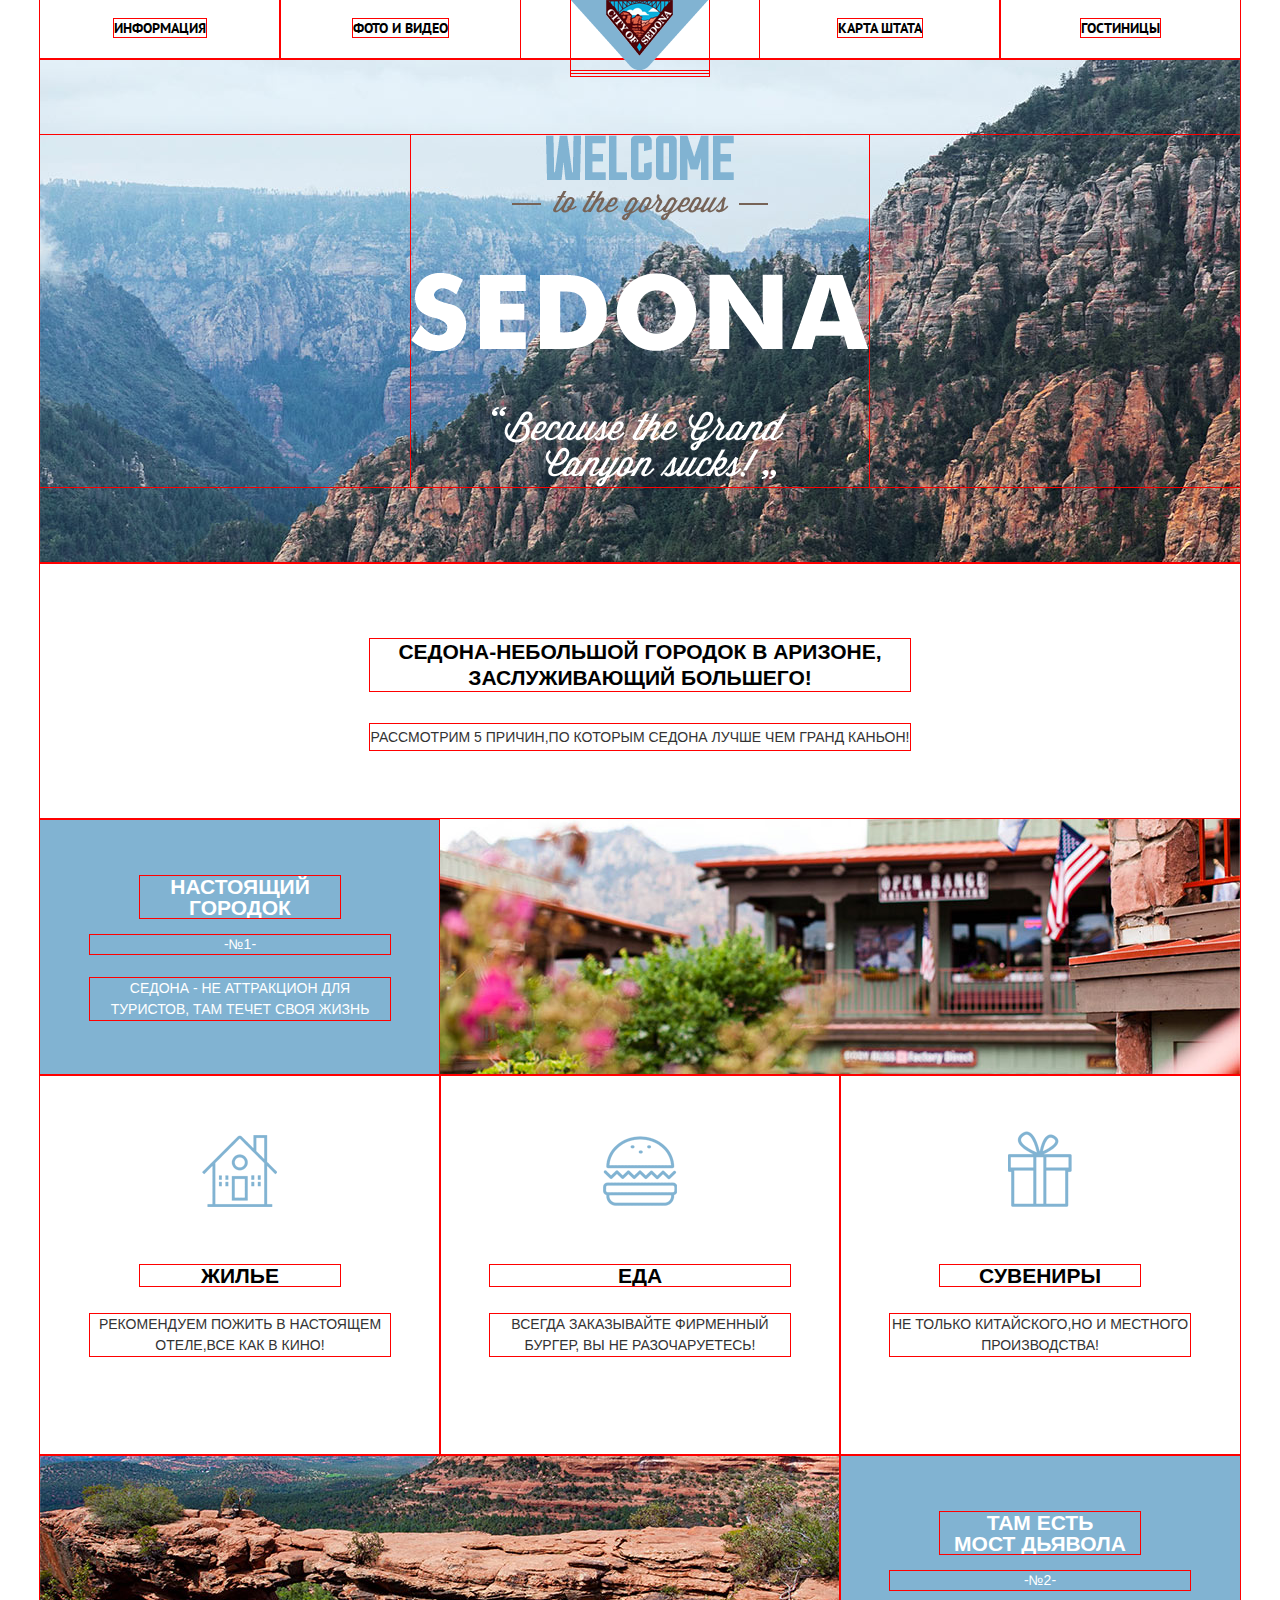
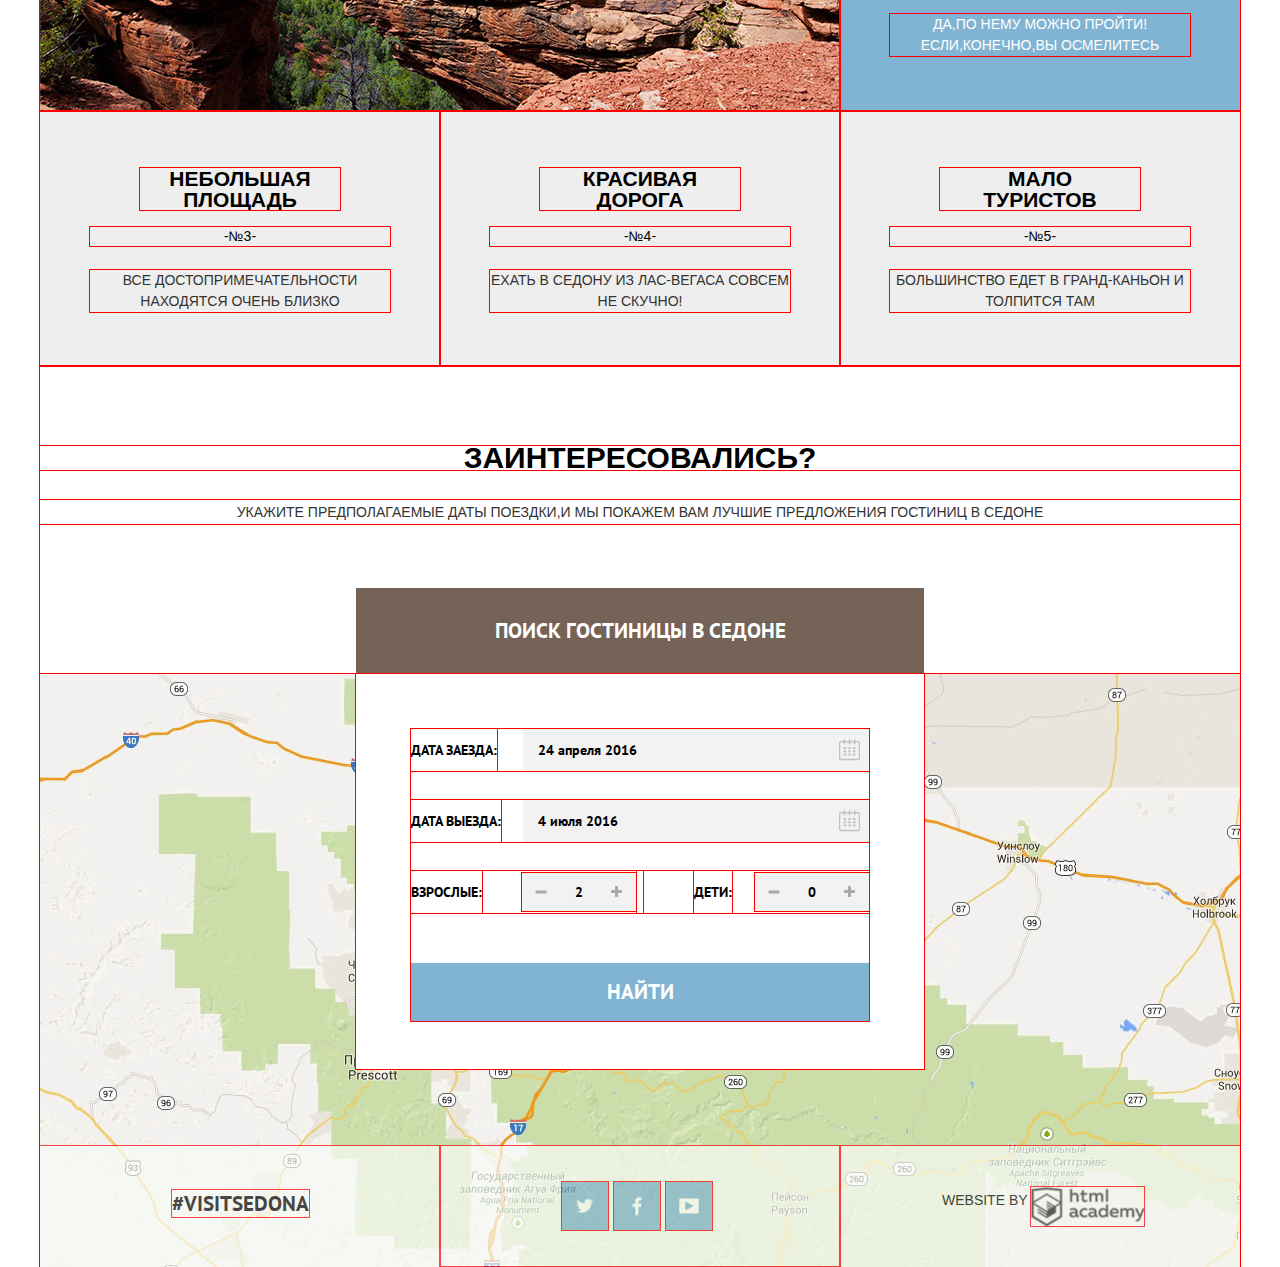
==== index.html @ d7462c8e "кнопочки доделали" ====
<!DOCTYPE html>
<html lang="ru">
  <head>
    <meta charset="utf-8">
    <title>HTML Academy: Седона</title>
    <link rel="stylesheet" href="css/normalize.css">
    <link rel="stylesheet" href="css/style.css">
    <link href="https://fonts.googleapis.com/css?family=PT+Sans:400,700&subset=cyrillic" rel="stylesheet">
  </head>
  <body>
    <div class="wrapper">
      <header class="main-header">
        <div class="logo">
          <a><img src="img/logo.png" alt="Sedona" width="" height=""></a>
        </div>
        <nav class="main-navigation">
          <ul class="navigation-list">
            <li class="navigation-item">
              <a href="#">Информация</a>
            </li>
            <li class="navigation-item">
              <a href="#">Фото и видео</a>
            </li>
            <li class="navigation-item">
              <a href="#">Карта штата</a>
            </li>
            <li class="navigation-item">
              <a href="#">Гостиницы</a>
            </li>
          </ul>
        </nav>
      </header>
      <main class="content">
        <div class="promo">
          <div class="promo-image">
            <img src="img/promo-image.png" alt="Sedona" width="458" height="352">
          </div>
        </div>
        <article>
          <header class="header-title">
            <h1 class="title">Седона-небольшой городок в Аризоне,
              заслуживающий большего!</h1>
            <p class="reason-description">Рассмотрим 5 причин,по которым Седона лучше чем Гранд Каньон!</p>
          </header>
          <div class="reason-row reason-row--blue clearfix">
            <div class="reason">
              <h2 class="reason-title">Настоящий городок</h2>
              <div class="reason-number">
                -№1-
              </div>
              <p class="reason-description">Седона - не аттракцион для туристов, там течет своя жизнь</p>
            </div>
            <div class="reason-image">
              <img src="img/reason-image-1.jpg" width="800" height="256">
            </div>
          </div>
          <div class="reason-row-icon">
            <div class="reason-icon--house reason">
              <h2 class="reason-title">Жилье</h2>
              <p class="reason-description">Рекомендуем пожить в настоящем отеле,все как в кино!</p>
            </div>
            <div class="reason-icon--food reason">
              <h2 class="reason-title">Еда</h2>
              <p class="reason-description">Всегда заказывайте фирменный бургер, вы не разочаруетесь!</p>
            </div>
            <div class="reason-icon--souvenirs reason">
              <h2 class="reason-title">Сувениры</h2>
              <p class="reason-description">Не только китайского,но и местного производства!</p>
            </div>
          </div>
          <div class="reason-row reason-row--blue clearfix">
            <div class="reason-image">
              <img src="img/reason-image-2.jpg" width="800" height="256">
            </div>
            <div class="reason">
              <h2 class="reason-title">Там есть<br>мост дьявола</h2>
              <div class="reason-number">
                -№2-
              </div>
              <p class="reason-description">Да,по нему можно пройти!Если,конечно,вы осмелитесь</p>
            </div>
          </div>
          <div class="reason-row reason-row--grey">
            <div class="reason">
              <h2 class="reason-title">Небольшая площадь</h2>
              <div class="reason-number">
                -№3-
              </div>
              <p class="reason-description">Все достопримечательности находятся очень близко</p>
            </div>
            <div class="reason">
              <h2 class="reason-title">Красивая дорога</h2>
              <div class="reason-number">
                -№4-
              </div>
              <p class="reason-description">Ехать в Седону из Лас-Вегаса совсем не скучно!</p>
            </div>
            <div class="reason">
              <h2 class="reason-title">Мало<br>туристов</h2>
              <div class="reason-number">
                -№5-
              </div>
              <p class="reason-description">Большинство едет в Гранд-Каньон и толпится там</p>
            </div>
          </div>
        </article>
      </main>
        <div class="search">
          <h2 class="question">Заинтересовались?</h2>
          <p class="reason-description reason-date">Укажите предполагаемые даты поездки,и мы покажем вам лучшие предложения гостиниц в Седоне</p>
          <a href="#" class="search-btn">Поиск гостиницы в Седоне</a>
        </div>
        <div class="map">
          <div class="form">
            <form action="#" method="post">
              <div class="form-line enter-data">
                <label for="datacheckin">Дата заезда:</label>
                <input type="text" name="datacheckin" id="datacheckin" value="24 апреля 2016">
              </div>
              <div class="form-line enter-data">
                <label for="datacheckout">Дата выезда:</label>
                <input type="text" name="datacheckout" id="datacheckout" value="4 июля 2016">
              </div>
              <div class="form-line clearfix">
                <div class="adult-data">
                  <label for="adult">Взрослые:</label>
                  <div class="data-numbers">
                    <button class="minus" type="button"></button>
                    <input type="text" name="adult" id="adult" value="2">
                    <button class="plus" type="button"></button>
                  </div>
                </div>
                <div class="child-data">
                  <label for="child">Дети:</label>
                  <div class="data-numbers">
                    <button class="minus" type="button"></button>
                    <input type="text" name="child" id="child" value="0">
                    <button class="plus" type="button"></button>
                  </div>
                </div>
              </div>
              <button class="btn-find" type="submit">Найти</button>
            </form>
          </div>
          <footer class="main-footer-index">
            <div class="footer-row">
              <div class="footer-tag">
                <a href="#" class="hashtag">#Visitsedona</a>
              </div>
              <div class="footer-social">
                <a class="social-btn social-btn-tweet" href="#">твит</a>
                <a class="social-btn social-btn-fb" href="#">ФБ</a>
                <a class="social-btn social-btn-ytube" href="#">Ютуб</a>
              </div>
              <div class="footer-copyright">
                Website by
                <a class="btn-academy" href="https://htmlacademy.ru"></a>
              </div>
            </div>
          </footer>
        </div>
      </div>
    </body>
  </html>
---- css/style.css ----
* {
  outline: 1px solid red;
}
body {
  font-family: "PT sans Regular", "Arial", sans-serif;
  font-size: 14px;
  line-height: 21px;
  color:#000000;
  text-transform: uppercase;
}

/*В Р А П П Е Р*/

.wrapper {
  position: relative;
  width: 1200px;
  margin: 0 auto;
}

/* З А Г О Л О В К И */

.title {
  font-size: 21px;
  line-height: 26px;
}
.reason-title {
  font-size: 21px;
  line-height: 21px;
  margin-left: 50px;
  margin-right: 50px;
}
.question {
  font-size: 30px;
  line-height: 24px;
}
.reason-description {
  font-size: 14px;
  line-height: 21px;
  color:#333333;
}
.header-title p {
  line-height: 26px;
}
.clearfix::after {
  content: "";
  display: table;
  clear: both;
}

/*H E A D E R*/

.main-header {
  position: relative;
}
.navigation-item a {
  font-family: "PT sans", "Arial", sans-serif;
  font-size: 14px;
  color: #000000;
  text-decoration: none;
  line-height: 26px;
  font-weight: bold;
}
.navigation-item a:hover {
  color: #81b3d2;
}
.navigation-item a:active {
  color: #cacaca;
}
.navigation-item span {
  display: inline-block;
  font-family: "PT sans", "Arial", sans-serif;
  font-size: 14px;
  color: #766357;
  text-decoration: none;
  line-height: 26px;
  font-weight: bold;
}
.navigation-item span:hover {
  cursor: pointer;
  color: #604e43;
}
.navigation-item span:active {
  cursor: pointer;
  color: #dbd8d5;
}
.logo {
  position: absolute;
  transform: translateX(-50%);
  left: 50%;
}
.main-navigation ul {
  padding: 0;
  margin: 0;
  list-style: none;
  font-size: 0;
}
li:nth-child(2) {
  margin-right: 20%;
}
.navigation-item  {
  box-sizing: border-box;
  display:inline-block;
  text-align: center;
  width: 20%;
  vertical-align: top;
  padding: 15px 15px;
}

/*P R O M O*/

.promo {
  background: url("../img/bg-photo-index.jpg") no-repeat;
  height:428px;
  padding-top: 76px;
}
.promo-image img {
  display: block;
  margin: 0 auto;
  width: 458px;
  height: 352px;
}
article {
  text-align: center;
}
.header-title {
  display: inline-block;
  text-align: center;
  padding: 62px 330px 55px;
  vertical-align: top;
}
.title {
  margin-bottom: 33px;
}
.reason-row {
  font-size: 0;
}
.reason-row-icon {
  font-size: 0;
}
.reason-row--blue {
  height: 256px;
  color: #ffffff;
  background-color: #81b3d2;
}
.reason {
  display: inline-block;
  width: 300px;
  vertical-align: middle;
  padding: 40px 50px;
}
.reason-number {
  margin-bottom: 24px;
  font-size: 14px;
  line-height: 19px;
}
.reason .reason-title{
  margin-bottom: 17px;
  font-size: 21px;
  line-height: 21px;
}
.reason-row--blue .reason-description {
  color: #ffffff;
}
.reason-row--grey {
  background-color: #eeeeee;
}
.reason .reason-description {
  font-size: 14px;
  line-height: 21px;
}
.reason-image {
  display: inline-block;
  vertical-align: top;
  margin: 0;
  padding:0;
  height: 256px;
  width: 800px;
}
.reason-icon--house {
  position: relative;
  padding-bottom: 85px;
}
.reason-icon--house .reason-title {
  margin-top: 150px;
  margin-bottom: 28px;
}
.reason-icon--house::before {
  content: "";
  position: absolute;
  top: 60px;
  left: 162px;
  width: 75px;
  height: 72px;
  background: url("../img/reason-icon--house.png") no-repeat;
}
.reason-icon--food .reason-title {
  margin: 0;
  margin-top: 150px;
  margin-bottom: 28px;
}
.reason-icon--food {
  position: relative;
  padding-bottom: 85px;
}
.reason-icon--food::before {
  content: "";
  position: absolute;
  top: 61px;
  left: 163px;
  width: 74px;
  height: 70px;
  background: url("../img/reason-icon--food.png") no-repeat;
}
.reason-icon--souvenirs .reason-title {
  margin-top: 150px;
  margin-bottom: 28px;
}
.reason-icon--souvenirs {
  position: relative;
  padding-bottom: 85px;
}
.reason-icon--souvenirs::before {
  content: "";
  position: absolute;
  top: 56px;
  left: 168px;
  width: 64px;
  height: 76px;
  background: url("../img/reason-icon--souvenirs.png") no-repeat;
}


/*S E A R C H*/

.search {
  text-align: center;
  padding-top: 55px;
}
.question {
  margin-bottom: 30px;
}
.search .reason-description {
  line-height: 24px;
}
.search-btn {
  border: 0;
  outline: 0;
  cursor: pointer;
  text-decoration: none;
  font-size: 21px;
  line-height: 26px;
  font-weight: bold;
  font-family: "PT Sans", "Arial", sans-serif;
  display: inline-block;
  text-align: center;
  vertical-align: middle;
  width: 568px;
  background-color: #766357;
  color: #ffffff;
  padding: 30px 0;
  margin-top: 50px;
}
.map {
  position: relative;
  background-image: url("../img/map.jpg");
  width: 1200px ;
  height: 593px;
}

/* Ф О Р М А*/

.form {
  box-sizing: border-box;
  position: absolute;
  width: 568px;
  height: 395px;
  background-color: #ffffff;
  transform: translateX(-50%);
  left: 50%;
  padding: 55px;
  font-family: "PT Sans", "Arial", sans-serif;
  font-size: 14px;
  line-height: 26px;
  font-weight: bold;
  top: 0;
}
.form-line {
  box-sizing: border-box;
  margin-bottom: 29px;
  text-align: left;
}
.form-line input[type=text] {
  border: none;
  outline: none;
  background-color: #f2f2f2;
  font-weight: inherit;
  width: 296px;
  float: right;
  padding: 8px 35px 8px 15px;
  margin-left: 18px;
  background-color: #f2f2f2;
}
.form-line input:hover {
  background-color: #ebebeb;
}
.form-line input:active {
  background-color: #ffffff;
  border: 2px solid #e5e5e5;
  padding: 6px 33px 6px 13px;
}
.form-line label {
  padding: 8px 0px;
  display: inline-block;
}
.data-numbers input[type=text] {
  border: none;
  outline: none;
  display: block;
  width: 8px;
  padding: 6px 15px;
  background-color: #f2f2f2;
}
.enter-data {
  position: relative;
}
.enter-data::before {
  position: absolute;
  content: "";
  cursor: pointer;
  right: 9px;
  top: 10px;
  width: 21px;
  height: 22px;
  background-image: url("../img/spritesheet.png");
  background-repeat: no-repeat;
  background-position: -593px -5px;
}
.enter-data:hover::before {
  background-position: -273px -5px;
}
.enter-data:active::before {
  background-position: -389px -5px;
}
.adult-data {
  width: 225px;
  float: left;
}
.child-data {
  width: 225px;
  float: right;
}
.data-numbers {
  margin-top: 2px;
  float: right;
}
.minus {
  position: relative;
  border: none;
  outline: none;
  width: 38px;
  height: 38px;
  float: left;
  background-color: #f2f2f2;
  cursor: pointer;
}
.minus::before {
  position: absolute;
  content: "";
  left: 50%;
  right: 50%;
  transform: translate(-50%, -50%);
  width: 12px;
  height: 3px;
  background-image: url("../img/spritesheet.png");
  background-repeat: no-repeat;
  background-position: -624px -5px;
}
.minus:hover::before {
  background-position: -304px -5px;
}
.minus:active::before {
  background-position: -420px -5px;
}
.data-numbers input[type=text] {
  float: left;
  margin: 0;
}
.plus {
  position: relative;
  border: none;
  outline: none;
  width: 38px;
  height: 38px;
  float: left;
  background-color: #f2f2f2;
  cursor: pointer;
}
.plus::before {
  position: absolute;
  content: "";
  left: 50%;
  right: 50%;
  transform: translate(-50%, -50%);
  width: 12px;
  height: 12px;
  background-image: url("../img/spritesheet.png");
  background-repeat: no-repeat;
  background-position: -646px -5px;
}
.plus:hover::before {
  background-position: -326px -5px;
}
.plus:active::before {
  background-position: -442px -5px;
}
.child-data label {
  margin-left: 50px;
}
.btn-find {
  display: inline-block;
  text-transform: inherit;
  border: none;
  outline: none;
  cursor: pointer;
  font-family: "PT Sans", "Arial", sans-serif;
  font-size: 21px;
  line-height: 26px;
  font-weight: bold;
  background-color: #81b3d2;
  text-align: center;
  vertical-align: middle;
  color: #ffffff;
  width: 458px;
  padding: 16px 0;
  margin-top: 21px;
}
.btn-find:hover {
  background-color: #669ec0;
}
.btn-find:active {
  background-color: #5496bd;
  color: #88b6d1;
}

/*F I L T E R S*/

.filters-row {
  font-family: "PT Sans", sans-serif;
  height: 177px;
  background-image: url("../img/filter-background.jpg");
  background-repeat: no-repeat;
  padding: 28px 72px;
  color: #ffffff;
  font-weight: bold;
  font-size:16px;
  line-height:21px;
}
.filters-options {
  width: 160px;
  float:left;
  margin-right: 90px;
}
.filters-title {
  margin: 0;
  margin-bottom: 25px;
}
.filters-list {
  font-family: "PT Sans Regular", "Arial", sans-serif;
  font-size: 14px;
  line-height: 21px;
  font-weight: normal;
  margin: 0;
  padding: 0;
  list-style: none;
}

input[type="checkbox"] {
  display: none;
}
input[type="checkbox"] + label {
  display: block;
  position: relative;
  margin: 23px 0;
  line-height: 21px;
  padding-left: 40px;
  cursor: pointer;
}
input[type="checkbox"] + label::before {
  content: "";
  position: absolute;
  top:0;
  left:0;
  width: 24px;
  height: 22px;
  background-image: url("../img/spritesheet.png");
  background-repeat: no-repeat;
  background-position: -463px -5px;
}
.filters-item input[type="checkbox"]:checked + label::after {
  content: "";
  position: absolute;
  top:0;
  left:0;
  width: 24px;
  height: 22px;
  background-image: url("../img/spritesheet.png");
  background-repeat: no-repeat;
  background-position: -495px -5px;
}
input[type="checkbox"] + label:hover::before {

}
.filter-range {
  font-family: "PT Sans Regular", "Arial", sans-serif;
  font-size: 14px;
  line-height: 21px;
  float:right;
  width: 330px;
  color: #ffffff;
  text-transform: uppercase;
  font-weight: normal;
}
.filter-range-title {
  font-weight: bold;
  margin-bottom: 9px;
  font-size:16px;
  line-height:21px;
}
.price-controls {
  position: relative;
  height: 36px;
  margin-bottom: 20px;
  border: 2px solid #ffffff;
  border-radius: 2px;
  font-size: 0;
  margin-left: 10px;
}
.price-controls::after {
  content: "";
  position: absolute;
  top: 50%;
  left: 50%;
  width: 2px;
  height: 22px;
  background: #ffffff;
  transform: translate(-50%, -50%);
}
.price-controls label {
  font-family: inherit;
  font-weight: inherit;
  display: inline-block;
  font-size:14px;
  line-height: 38px;
  vertical-align: top;
  cursor: pointer;
}
.price-controls .min-price,
.price-controls .max-price {
  width: 90px;
  padding-left: 65px;
}
.price-controls input {
  font-family: "PT Sans Regular", "Arial", sans-serif;
  font-size: 14px;
  line-height: 21px;
  color: inherit;
  width: 50px;
  margin: 0;
  background: none;
  border: none;
  outline: none;
}
.range-controls {
  position: relative;
  margin-bottom: 32px;
}
.range-controls .scale {
  height: 2px;
  background: rgba(255, 255, 255, 0.3);
}
.range-controls .bar {
  width: 80%;
  height: 2px;
  background: #ffffff;
}
.range-toggle {
  position: absolute;
  top: -9px;
  width: 4px;
  height: 4px;
  background: #ababab;
  border: 8px solid #ffffff;
  border-radius: 50%;
  box-shadow: 0 2px 1px 0 rgba(0, 1, 1, 0.2);
  cursor: pointer;
}
.range-toggle-min {
  left: 0;
}
.range-toggle-max {
  left: 80%;
}
.range-toggle:hover {
  background: #1c4f80;
}
.btn-transparent {
  display: block;
  margin: 0 auto;
  padding: 6px 35px;

  font-size: 14px;
  line-height: 20px;
  color: #ffffff;
  text-transform: uppercase;

  background: transparent;
  border: 2px solid #ffffff;
  border-radius: 2px;
  outline: none;
  cursor: pointer;
}
.btn-transparent:hover {
  color: #000000;
  background: #ffffff;
}

 /*Р Е З У Л Ь Т А Т Ы     П О И С К А*/

.results-row {
  font-size: 0;
  padding: 32px 72px; /*почему в ФШ показывает одно расстояние padding, а в браузере по факту получается другое?*/
}
.search-results {
  font-family: "PT Sans", "Arial", sans-serif;
  font-size: 21px;
  font-weight: bold;
  line-height: 26px;
  display: inline-block;
  vertical-align: bottom;
  margin-right: 48px;
}
.sort {
  font-size: 12px;
  line-height: 18px;
  display: inline-block;
  vertical-align: bottom;
  margin-right: 40px;
}
.sort-list {
  list-style: none;
  padding: 0;
  margin: 0;
  font-size: 12px;
  line-height: 18px;
  display: inline-block;
  vertical-align: bottom;
}
.sort-list li {
  display: inline-block;
  margin-right: 32px;
}
.sort-list a {
  vertical-align: bottom;
  text-decoration: none;
  color: #b1b1b1;
  border-bottom: 1px dotted #81b3d2;
}
.active a {
  color: #81b3d2;
  border-bottom: none;
}
.sort-item a:hover {
  color: #81b3d2;
}
.sort-item a:active {
  color: #000000;
  border: none;
}
.arrow {
  float:right;
  width: 36px;
  height: 11px;
  margin-top: 15px;
}
.arrow-up {
  position: relative;
  vertical-align: top;
  display: inline-block;
  width: 11px;
  height: 10px;
  cursor: pointer;
}
.arrow-up::before {
  position: absolute;
  content: "";
  top: 50%;
  left: 50%;
  transform: translate(-50%, -50%);
  background-image: url("../img/spritesheet.png");
  background-repeat: no-repeat;
  width: 11px;
  height: 10px;
  background-position: -572px -5px;
}
.arrow-up:hover::before {
  width: 11px;
  height: 10px;
  background-position: -252px -5px;
}
.arrow-up:active::before {
  width: 11px;
  height: 10px;
  background-position: -368px -5px;
}
.arrow-down {
  position: relative;
  vertical-align: top;
  display: inline-block;
  width: 11px;
  height: 10px;
  cursor: pointer;
  margin-left: 12px;
}
.arrow-down::before {
  position: absolute;
  content: "";
  top: 50%;
  left: 50%;
  transform: translate(-50%, -50%);
  background-image: url("../img/spritesheet.png");
  background-repeat: no-repeat;
  width: 11px;
  height: 10px;
  background-position: -347px -5px;
}
/*О Т Е Л И*/

.hotel {
  font-family: "PT Sans Regular", "Arial", sans-serif;
  font-size: 14px;
  line-height: 21px;
  color: #333333;
  text-transform: uppercase;
  border-top: 1px solid #e5e5e5;
  padding: 30px 72px;
}
.hotel:nth-child(3n) {
  border-bottom: 1px solid #e5e5e5;
}
.hotel-image img {
  float:left;
  width: 135px;
  height: 90px;
}
.hotel-content {
  float:left;
  margin-left: 30px;
}
.hotel-title {
  font-family: "PT Sans", "Arial", sans-serif;
  font-size: 21px;
  line-height: 26px;
  font-weight: bold;
  margin: 0;
  margin-bottom: 6px;
  margin-top: -4px;
}
.hotels-style {
  text-decoration: none;
  font-family: "PT Sans", "Arial", sans-serif;
  font-size: 21px;
  line-height: 26px;
  font-weight: bold;
  color: #000000;
}
.hotels-style:hover {
  color: #81b3d2;
}
.hotels-style:active {
  color: #cacaca;
}
.details {
  float:left;
  width: 110px;
}
.booking {
  margin-left: 6px;
  float:left;
  width: 142px;
}
.hotel-description {
  margin-bottom: 12px;
}
.btn-blue {
  font-family: "PT Sans", "Arial", sans-serif;
  font-size: 14px;
  line-height: 21px;
  text-decoration: none;
  border: none;
  outline: none;
  cursor: pointer;
  color: #ffffff;
  background-color: #81b3d2;
  padding: 4px 17px;
  font-weight: bold;
}
.btn-blue:hover {
  background: #669ec0;
}
.btn-blue:active {
  background: #5496bd;
  color: #88b6d1;
}
.btn-brown {
  font-family: "PT Sans", "Arial", sans-serif;
  font-size: 14px;
  line-height: 21px;
  text-decoration: none;
  border: none;
  outline: none;
  cursor: pointer;
  color: #ffffff;
  background-color: #766357;
  padding: 4px 17px;
  font-weight: bold;
}
.btn-brown:hover {
  background: #604e43;
}
.btn-brown:active {
  background: #503e33;
  color: #857871;
}
.aside {
  text-align: center;
  float:right;
}
.rating {
  margin: 0;
  width: 120px;
  padding: 4px 13px 4px 16px;
  margin-top: 61px;
  background-color: #e5e5e5;
  color: #666666;
}
.four-stars {
  position: relative;
  width: 89px;
  height: 17px;
  float: right;
}
.four-stars::before {
  position: absolute;
  content: "";
  top: 50%;
  left: 50%;
  transform: translate(-50%, -50%);
  background-image: url("../img/spritesheet.png");
  background-repeat: no-repeat;
  width: 89px;
  height: 17px;
  background-position: -132px -5px;
}
.three-stars {
  float: right;
  position: relative;
  width: 64px;
  height: 17px;
}
.three-stars::before {
  position: absolute;
  content: "";
  top: 50%;
  left: 50%;
  transform: translate(-50%, -50%);
  background-image: url("../img/spritesheet.png");
  background-repeat: no-repeat;
  width: 65px;
  height: 17px;
  background-position: -57px -5px;
}
.two-stars {
  float: right;
  position: relative;
  width: 40px;
  height: 17px;
}
.two-stars::before {
  position: absolute;
  content: "";
  top: 50%;
  left: 50%;
  transform: translate(-50%, -50%);
  background-image: url("../img/spritesheet.png");
  background-repeat: no-repeat;
  width: 42px;
  height: 17px;
  background-position: -5px -5px;
}


/* F O O T E R */

.main-footer-index {
  position: absolute;
  bottom: 0;
  opacity: 0.7;
  font-size: 0;
  background-color: #f9fbf6;
}
.main-footer-hotel {
  font-size: 0;
}
.footer-tag {
  display: inline-block;
  text-align: center;
  vertical-align: middle;
  width: 380px;
  padding: 45px 10px;
  text-decoration: none;
}
.footer-tag a {
  text-decoration: none;
  font-size: 21px;
  line-height: 26px;
  font-family: "PT Sans", "Arial", sans-serif;
  color: #000000;
  font-weight: bold;
}
.footer-social {
  display: inline-block;
  text-align: center;
  vertical-align: top;
  width: 380px;
  padding: 36px 10px;
}
.footer-social .social-btn  {
  position: relative;
  display: inline-block;
  vertical-align: top;
  width: 46px;
  height: 48px;
  text-decoration: none;
  margin-right: 6px;
  background-color: #81b3d2;
}
.social-btn::before {
  content: "";
  position: absolute;
  top: 50%;
  left: 50%;
  transform: translate(-50%, -50%);
  background-image: url("../img/spritesheet.png");
  background-repeat: no-repeat;
}
.social-btn:hover {
  background-color: #669ec0;
}
.social-btn:active {
  background-color: #5496bd;
}
.social-btn-tweet::before {
  width: 17px;
  height: 15px;
  background-position: -1036px -5px;
}
.social-btn-tweet:active::before {
  opacity: 0.3;
}
.social-btn-fb::before {
  width: 10px;
  height: 19px;
  background-position: -531px -5px;
}
.social-btn-fb:active::before {
  opacity: 0.3;
}
.social-btn-ytube:active::before {
  opacity: 0.3;
}
.social-btn-ytube::before {
  width: 20px;
  height: 16px;
  background-position: -1063px -5px;
}
.footer-copyright {
  display: inline-block;
  width: 288px;
  padding: 41px 0px;
  padding-left: 102px;
  padding-right: 10px;
  font-family: "PT Sans Regular", "Arial", sans-serif;
  font-size: 14px;
  line-height: 26px;
  text-align: left;
  vertical-align: bottom;
}
.footer-copyright .btn-academy {
  position: relative;
  display: inline-block;
  vertical-align: top;
  width: 113px;
  height: 39px;
}
.btn-academy::before {
  content: "";
  position: absolute;
  left: 50%;
  top: 50%;
  transform: translate(-50%, -50%);
  background-image: url("../img/spritesheet.png");
  background-repeat: no-repeat;
  width: 113px;
  height: 39px;
  background-position: -667px -5px;
}
.btn-academy:hover::before {
  width: 113px;
  height: 39px;
  background-position: -790px -5px;
}
.btn-academy:active::before {
  width: 113px;
  height: 39px;
  background-position: -913px -5px;
}
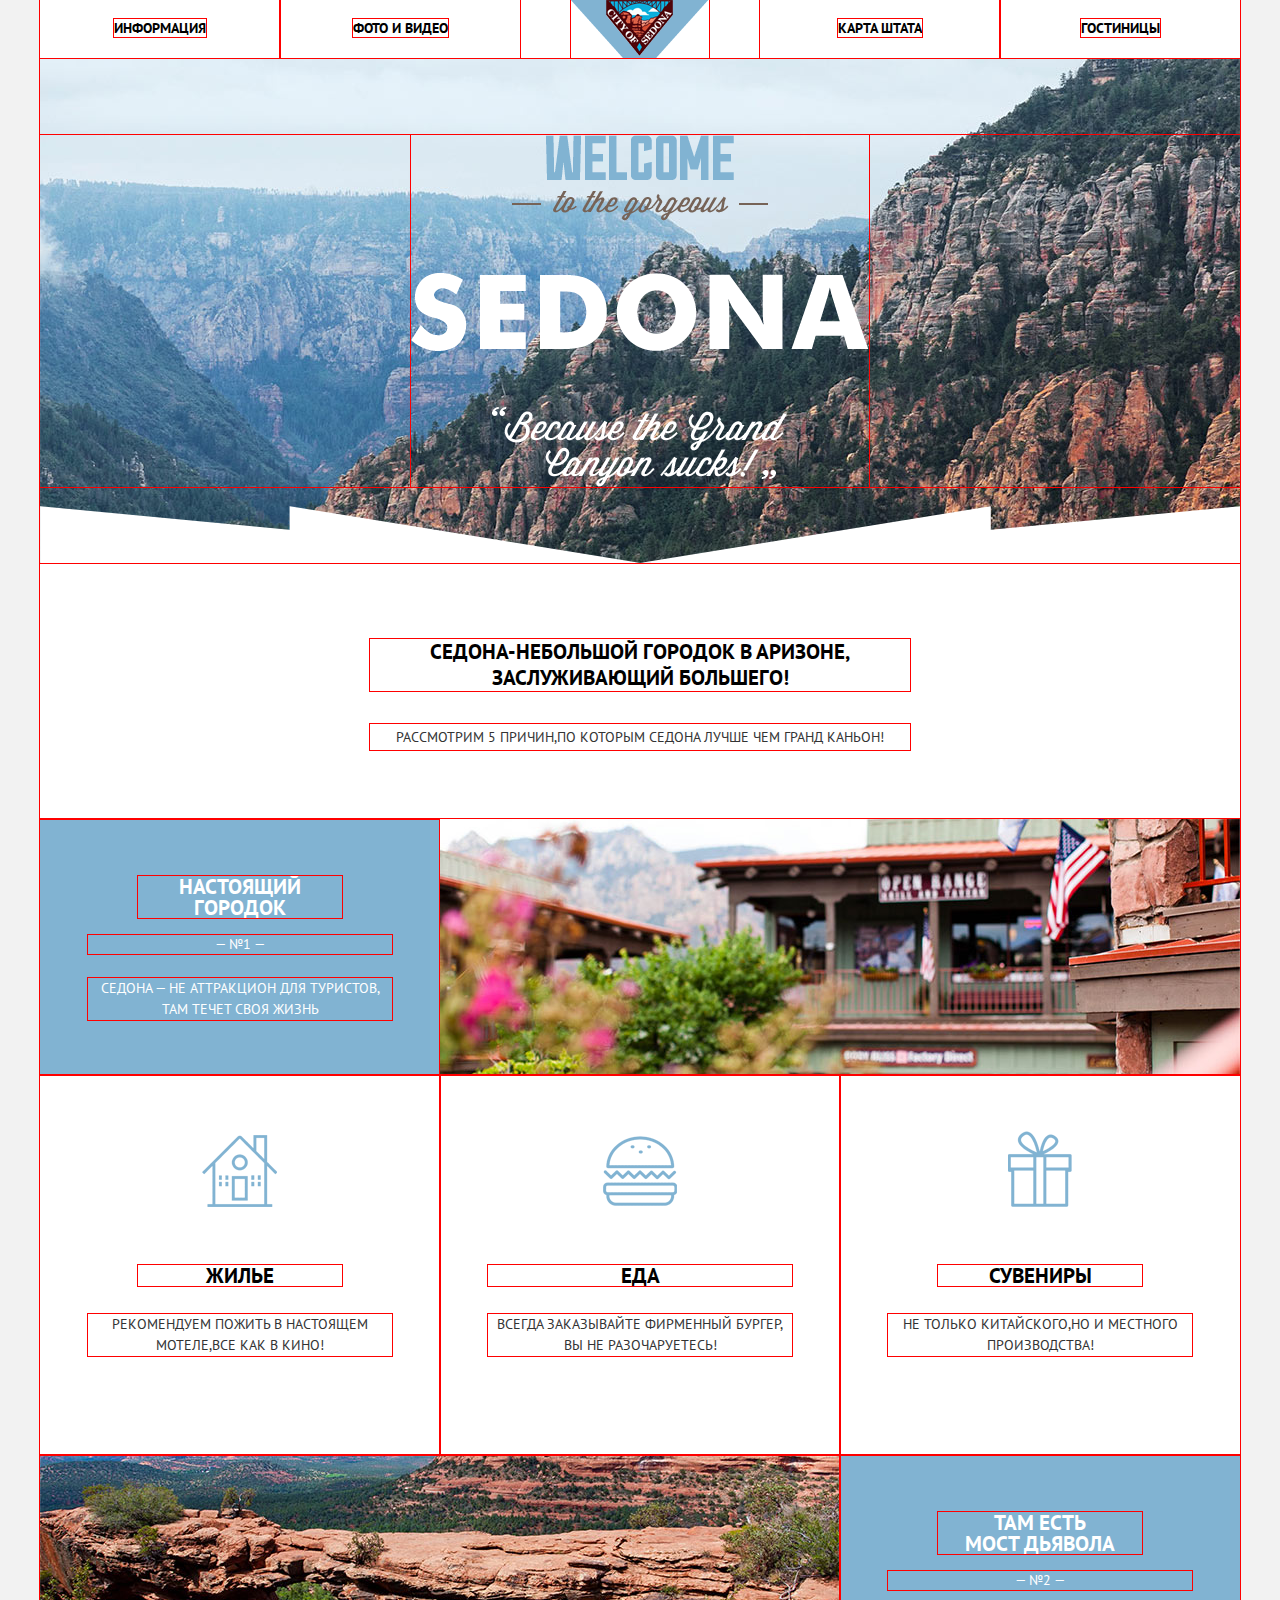
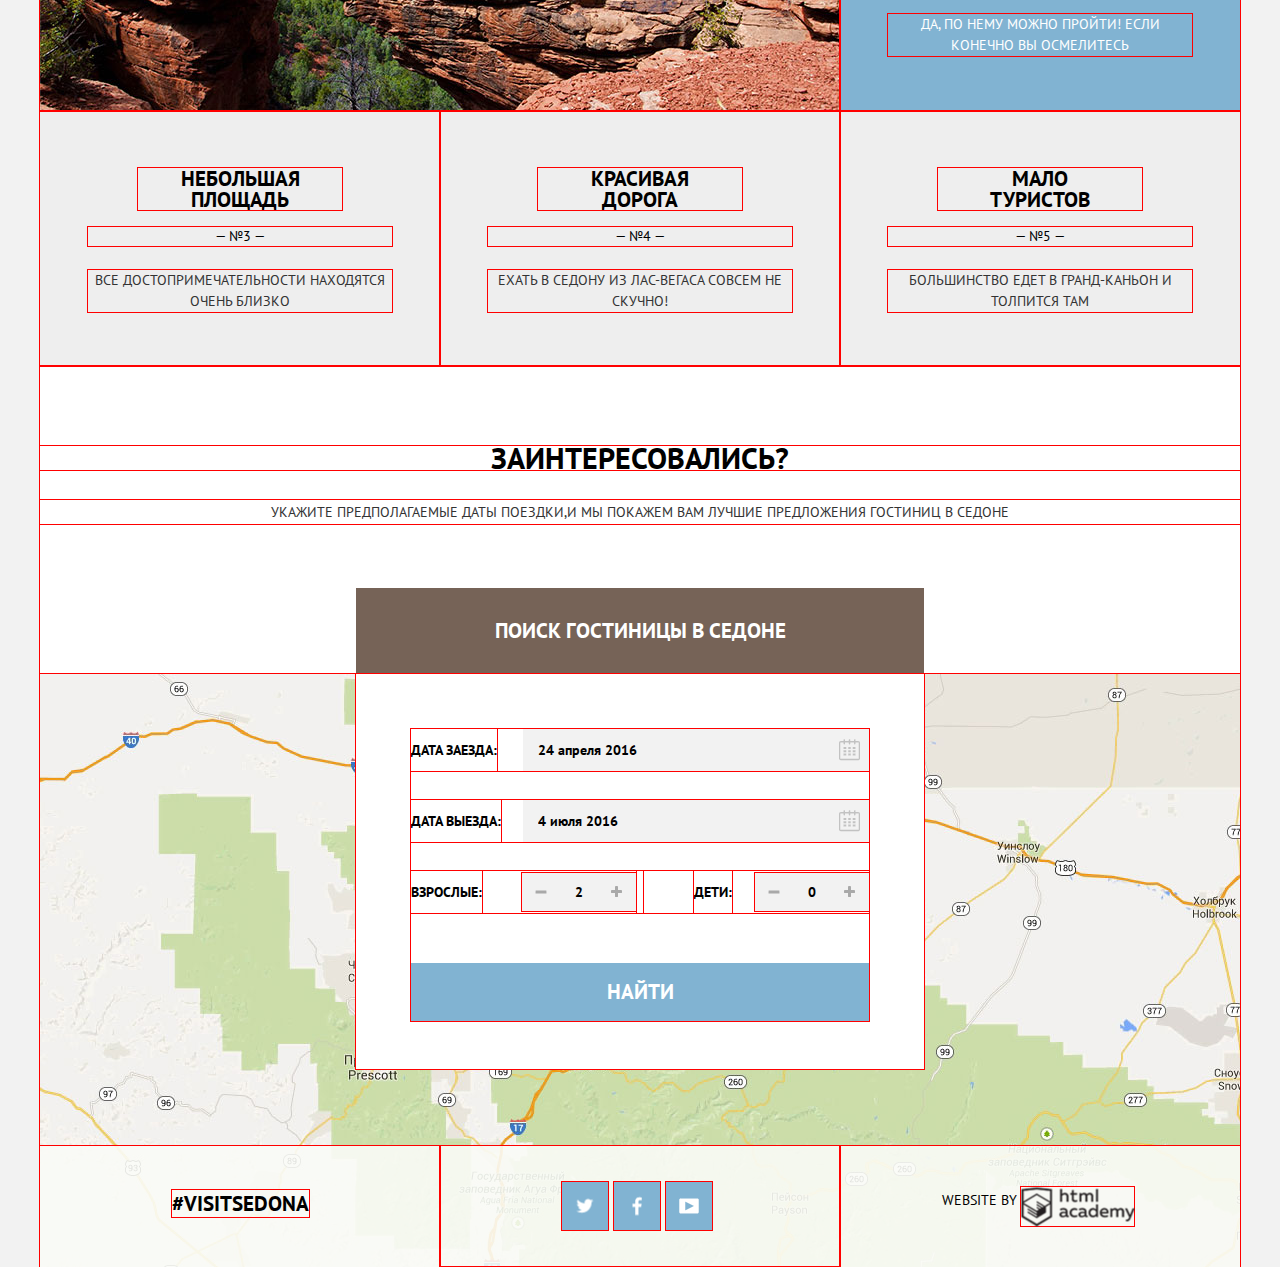
==== commit 08f964eb: "исправления" ====
--- a/index.html
+++ b/index.html
@@ -11,7 +11,7 @@
     <div class="wrapper">
       <header class="main-header">
         <div class="logo">
-          <a><img src="img/logo.png" alt="Sedona" width="" height=""></a>
+          <a><img src="img/logo.png" alt="Sedona" width="138" height="70"></a>
         </div>
         <nav class="main-navigation">
           <ul class="navigation-list">
@@ -25,7 +25,7 @@
               <a href="#">Карта штата</a>
             </li>
             <li class="navigation-item">
-              <a href="#">Гостиницы</a>
+              <a href="../236749-sedona/hotel.html">Гостиницы</a>
             </li>
           </ul>
         </nav>
@@ -46,9 +46,9 @@
             <div class="reason">
               <h2 class="reason-title">Настоящий городок</h2>
               <div class="reason-number">
-                -№1-
+                — №1 —
               </div>
-              <p class="reason-description">Седона - не аттракцион для туристов, там течет своя жизнь</p>
+              <p class="reason-description">Седона — не аттракцион для туристов, там течет своя жизнь</p>
             </div>
             <div class="reason-image">
               <img src="img/reason-image-1.jpg" width="800" height="256">
@@ -57,7 +57,7 @@
           <div class="reason-row-icon">
             <div class="reason-icon--house reason">
               <h2 class="reason-title">Жилье</h2>
-              <p class="reason-description">Рекомендуем пожить в настоящем отеле,все как в кино!</p>
+              <p class="reason-description">Рекомендуем пожить в настоящем мотеле,все как в кино!</p>
             </div>
             <div class="reason-icon--food reason">
               <h2 class="reason-title">Еда</h2>
@@ -75,30 +75,30 @@
             <div class="reason">
               <h2 class="reason-title">Там есть<br>мост дьявола</h2>
               <div class="reason-number">
-                -№2-
+                — №2 —
               </div>
-              <p class="reason-description">Да,по нему можно пройти!Если,конечно,вы осмелитесь</p>
+              <p class="reason-description">Да, по нему можно пройти! Если конечно вы осмелитесь</p>
             </div>
           </div>
           <div class="reason-row reason-row--grey">
             <div class="reason">
               <h2 class="reason-title">Небольшая площадь</h2>
               <div class="reason-number">
-                -№3-
+                — №3 —
               </div>
               <p class="reason-description">Все достопримечательности находятся очень близко</p>
             </div>
             <div class="reason">
-              <h2 class="reason-title">Красивая дорога</h2>
+              <h2 class="reason-title">Красивая<br> дорога</h2>
               <div class="reason-number">
-                -№4-
+                — №4 —
               </div>
               <p class="reason-description">Ехать в Седону из Лас-Вегаса совсем не скучно!</p>
             </div>
             <div class="reason">
               <h2 class="reason-title">Мало<br>туристов</h2>
               <div class="reason-number">
-                -№5-
+                — №5 —
               </div>
               <p class="reason-description">Большинство едет в Гранд-Каньон и толпится там</p>
             </div>
@@ -143,19 +143,17 @@
             </form>
           </div>
           <footer class="main-footer-index">
-            <div class="footer-row">
-              <div class="footer-tag">
-                <a href="#" class="hashtag">#Visitsedona</a>
-              </div>
-              <div class="footer-social">
-                <a class="social-btn social-btn-tweet" href="#">твит</a>
-                <a class="social-btn social-btn-fb" href="#">ФБ</a>
-                <a class="social-btn social-btn-ytube" href="#">Ютуб</a>
-              </div>
-              <div class="footer-copyright">
-                Website by
-                <a class="btn-academy" href="https://htmlacademy.ru"></a>
-              </div>
+            <div class="footer-tag">
+              <a href="#" class="hashtag">#Visitsedona</a>
+            </div>
+            <div class="footer-social">
+              <a class="social-btn social-btn-tweet" href="#">твит</a>
+              <a class="social-btn social-btn-fb" href="#">ФБ</a>
+              <a class="social-btn social-btn-ytube" href="#">Ютуб</a>
+            </div>
+            <div class="footer-copyright">
+              Website by
+              <a class="btn-academy" href="https://htmlacademy.ru"></a>
             </div>
           </footer>
         </div>
--- a/css/style.css
+++ b/css/style.css
@@ -2,10 +2,11 @@
   outline: 1px solid red;
 }
 body {
-  font-family: "PT sans Regular", "Arial", sans-serif;
+  font-family: "PT sans", "Arial", sans-serif;
   font-size: 14px;
   line-height: 21px;
   color:#000000;
+  background-color: #939393;
   text-transform: uppercase;
 }
 
@@ -15,6 +16,8 @@
   position: relative;
   width: 1200px;
   margin: 0 auto;
+  box-shadow: 0 0 0 40px #f2f2f2;
+  background-color: #ffffff;
 }
 
 /* З А Г О Л О В К И */
@@ -51,6 +54,7 @@
 
 .main-header {
   position: relative;
+  background-color: #ffffff;
 }
 .navigation-item a {
   font-family: "PT sans", "Arial", sans-serif;
@@ -66,22 +70,15 @@
 .navigation-item a:active {
   color: #cacaca;
 }
-.navigation-item span {
-  display: inline-block;
-  font-family: "PT sans", "Arial", sans-serif;
-  font-size: 14px;
-  color: #766357;
-  text-decoration: none;
-  line-height: 26px;
-  font-weight: bold;
-}
-.navigation-item span:hover {
-  cursor: pointer;
+a.navigation-link {
+  color: #755357;
+  cursor: pointer;
+}
+a.navigation-link:hover{
   color: #604e43;
 }
-.navigation-item span:active {
-  cursor: pointer;
-  color: #dbd8d5;
+a.navigation-link:active {
+  color: #dbd8b5;
 }
 .logo {
   position: absolute;
@@ -109,6 +106,7 @@
 /*P R O M O*/
 
 .promo {
+  position: relative;
   background: url("../img/bg-photo-index.jpg") no-repeat;
   height:428px;
   padding-top: 76px;
@@ -119,6 +117,16 @@
   width: 458px;
   height: 352px;
 }
+.promo::after {
+  position: absolute;
+  content: "";
+  background: url("../img/promo-down.png") no-repeat;
+  height: 57px;
+  width: 1200px;
+  bottom: 0%;
+  left: 50%;
+  transform: translate(-50%);
+}
 article {
   text-align: center;
 }
@@ -127,6 +135,7 @@
   text-align: center;
   padding: 62px 330px 55px;
   vertical-align: top;
+  background-color: #ffffff;
 }
 .title {
   margin-bottom: 33px;
@@ -136,6 +145,7 @@
 }
 .reason-row-icon {
   font-size: 0;
+  background-color: #ffffff;
 }
 .reason-row--blue {
   height: 256px;
@@ -143,10 +153,11 @@
   background-color: #81b3d2;
 }
 .reason {
-  display: inline-block;
-  width: 300px;
+  box-sizing: border-box;
+  display: inline-block;
+  width: 400px;
   vertical-align: middle;
-  padding: 40px 50px;
+  padding: 40px 48px;
 }
 .reason-number {
   margin-bottom: 24px;
@@ -235,6 +246,7 @@
 .search {
   text-align: center;
   padding-top: 55px;
+  background-color: #ffffff;
 }
 .question {
   margin-bottom: 30px;
@@ -303,7 +315,7 @@
 .form-line input:hover {
   background-color: #ebebeb;
 }
-.form-line input:active {
+.form-line input:focus {
   background-color: #ffffff;
   border: 2px solid #e5e5e5;
   padding: 6px 33px 6px 13px;
@@ -319,6 +331,14 @@
   width: 8px;
   padding: 6px 15px;
   background-color: #f2f2f2;
+}
+.data-numbers input[type=text]:hover{
+  background-color: #ebebeb;
+}
+.data-numbers input[type=text]:focus{
+  background-color: #ffffff;
+  border: 2px solid #e5e5e5;
+  padding: 4px 13px;
 }
 .enter-data {
   position: relative;
@@ -607,12 +627,10 @@
   display: block;
   margin: 0 auto;
   padding: 6px 35px;
-
   font-size: 14px;
   line-height: 20px;
   color: #ffffff;
   text-transform: uppercase;
-
   background: transparent;
   border: 2px solid #ffffff;
   border-radius: 2px;
@@ -677,66 +695,54 @@
   border: none;
 }
 .arrow {
+  position: relative;
   float:right;
   width: 36px;
   height: 11px;
   margin-top: 15px;
 }
 .arrow-up {
-  position: relative;
+  position: absolute;
   vertical-align: top;
   display: inline-block;
   width: 11px;
   height: 10px;
   cursor: pointer;
-}
-.arrow-up::before {
-  position: absolute;
-  content: "";
-  top: 50%;
-  left: 50%;
-  transform: translate(-50%, -50%);
-  background-image: url("../img/spritesheet.png");
-  background-repeat: no-repeat;
-  width: 11px;
-  height: 10px;
+  top: 0;
+  left: 0;
+  background-image: url("../img/spritesheet.png");
+  background-repeat: no-repeat;
   background-position: -572px -5px;
 }
-.arrow-up:hover::before {
+.arrow-up:hover {
   width: 11px;
   height: 10px;
   background-position: -252px -5px;
 }
-.arrow-up:active::before {
+.arrow-up:active {
   width: 11px;
   height: 10px;
   background-position: -368px -5px;
 }
 .arrow-down {
-  position: relative;
+  position: absolute;
   vertical-align: top;
   display: inline-block;
   width: 11px;
   height: 10px;
   cursor: pointer;
   margin-left: 12px;
-}
-.arrow-down::before {
-  position: absolute;
-  content: "";
-  top: 50%;
-  left: 50%;
-  transform: translate(-50%, -50%);
-  background-image: url("../img/spritesheet.png");
-  background-repeat: no-repeat;
-  width: 11px;
-  height: 10px;
+  top: 0;
+  right: 0;
+  background-image: url("../img/spritesheet.png");
+  background-repeat: no-repeat;
   background-position: -347px -5px;
 }
+
 /*О Т Е Л И*/
 
 .hotel {
-  font-family: "PT Sans Regular", "Arial", sans-serif;
+  font-family: "PT Sans", "Arial", sans-serif;
   font-size: 14px;
   line-height: 21px;
   color: #333333;
@@ -756,22 +762,15 @@
   float:left;
   margin-left: 30px;
 }
-.hotel-title {
-  font-family: "PT Sans", "Arial", sans-serif;
-  font-size: 21px;
-  line-height: 26px;
-  font-weight: bold;
-  margin: 0;
-  margin-bottom: 6px;
-  margin-top: -4px;
-}
 .hotels-style {
+  display: block;
   text-decoration: none;
   font-family: "PT Sans", "Arial", sans-serif;
   font-size: 21px;
   line-height: 26px;
   font-weight: bold;
   color: #000000;
+  margin-bottom: 7px;
 }
 .hotels-style:hover {
   color: #81b3d2;
@@ -789,7 +788,7 @@
   width: 142px;
 }
 .hotel-description {
-  margin-bottom: 12px;
+  margin-bottom: 15px;
 }
 .btn-blue {
   font-family: "PT Sans", "Arial", sans-serif;
@@ -801,7 +800,7 @@
   cursor: pointer;
   color: #ffffff;
   background-color: #81b3d2;
-  padding: 4px 17px;
+  padding: 3px 17px;
   font-weight: bold;
 }
 .btn-blue:hover {
@@ -821,7 +820,7 @@
   cursor: pointer;
   color: #ffffff;
   background-color: #766357;
-  padding: 4px 17px;
+  padding: 3px 17px;
   font-weight: bold;
 }
 .btn-brown:hover {
@@ -832,6 +831,7 @@
   color: #857871;
 }
 .aside {
+  position: relative;
   text-align: center;
   float:right;
 }
@@ -844,69 +844,43 @@
   color: #666666;
 }
 .four-stars {
-  position: relative;
+  position: absolute;
   width: 89px;
   height: 17px;
-  float: right;
-}
-.four-stars::before {
-  position: absolute;
-  content: "";
-  top: 50%;
-  left: 50%;
-  transform: translate(-50%, -50%);
-  background-image: url("../img/spritesheet.png");
-  background-repeat: no-repeat;
-  width: 89px;
-  height: 17px;
+  top: 0;
+  right: 0;
+  background-image: url("../img/spritesheet.png");
+  background-repeat: no-repeat;
   background-position: -132px -5px;
 }
 .three-stars {
-  float: right;
-  position: relative;
   width: 64px;
   height: 17px;
-}
-.three-stars::before {
-  position: absolute;
-  content: "";
-  top: 50%;
-  left: 50%;
-  transform: translate(-50%, -50%);
-  background-image: url("../img/spritesheet.png");
-  background-repeat: no-repeat;
-  width: 65px;
-  height: 17px;
+  position: absolute;
+  top: 0;
+  right: 0;
+  background-image: url("../img/spritesheet.png");
+  background-repeat: no-repeat;
   background-position: -57px -5px;
 }
 .two-stars {
-  float: right;
-  position: relative;
+  position: absolute;
   width: 40px;
   height: 17px;
-}
-.two-stars::before {
-  position: absolute;
-  content: "";
-  top: 50%;
-  left: 50%;
-  transform: translate(-50%, -50%);
-  background-image: url("../img/spritesheet.png");
-  background-repeat: no-repeat;
-  width: 42px;
-  height: 17px;
+  top: 0;
+  right: 0;
+  background-image: url("../img/spritesheet.png");
+  background-repeat: no-repeat;
   background-position: -5px -5px;
 }
 
-
 /* F O O T E R */
 
 .main-footer-index {
   position: absolute;
   bottom: 0;
-  opacity: 0.7;
   font-size: 0;
-  background-color: #f9fbf6;
+  background: rgba(249, 251, 246, .9);
 }
 .main-footer-hotel {
   font-size: 0;
@@ -989,11 +963,11 @@
   padding: 41px 0px;
   padding-left: 102px;
   padding-right: 10px;
-  font-family: "PT Sans Regular", "Arial", sans-serif;
+  font-family: "PT Sans", "Arial", sans-serif;
   font-size: 14px;
   line-height: 26px;
   text-align: left;
-  vertical-align: bottom;
+  vertical-align: middle;
 }
 .footer-copyright .btn-academy {
   position: relative;
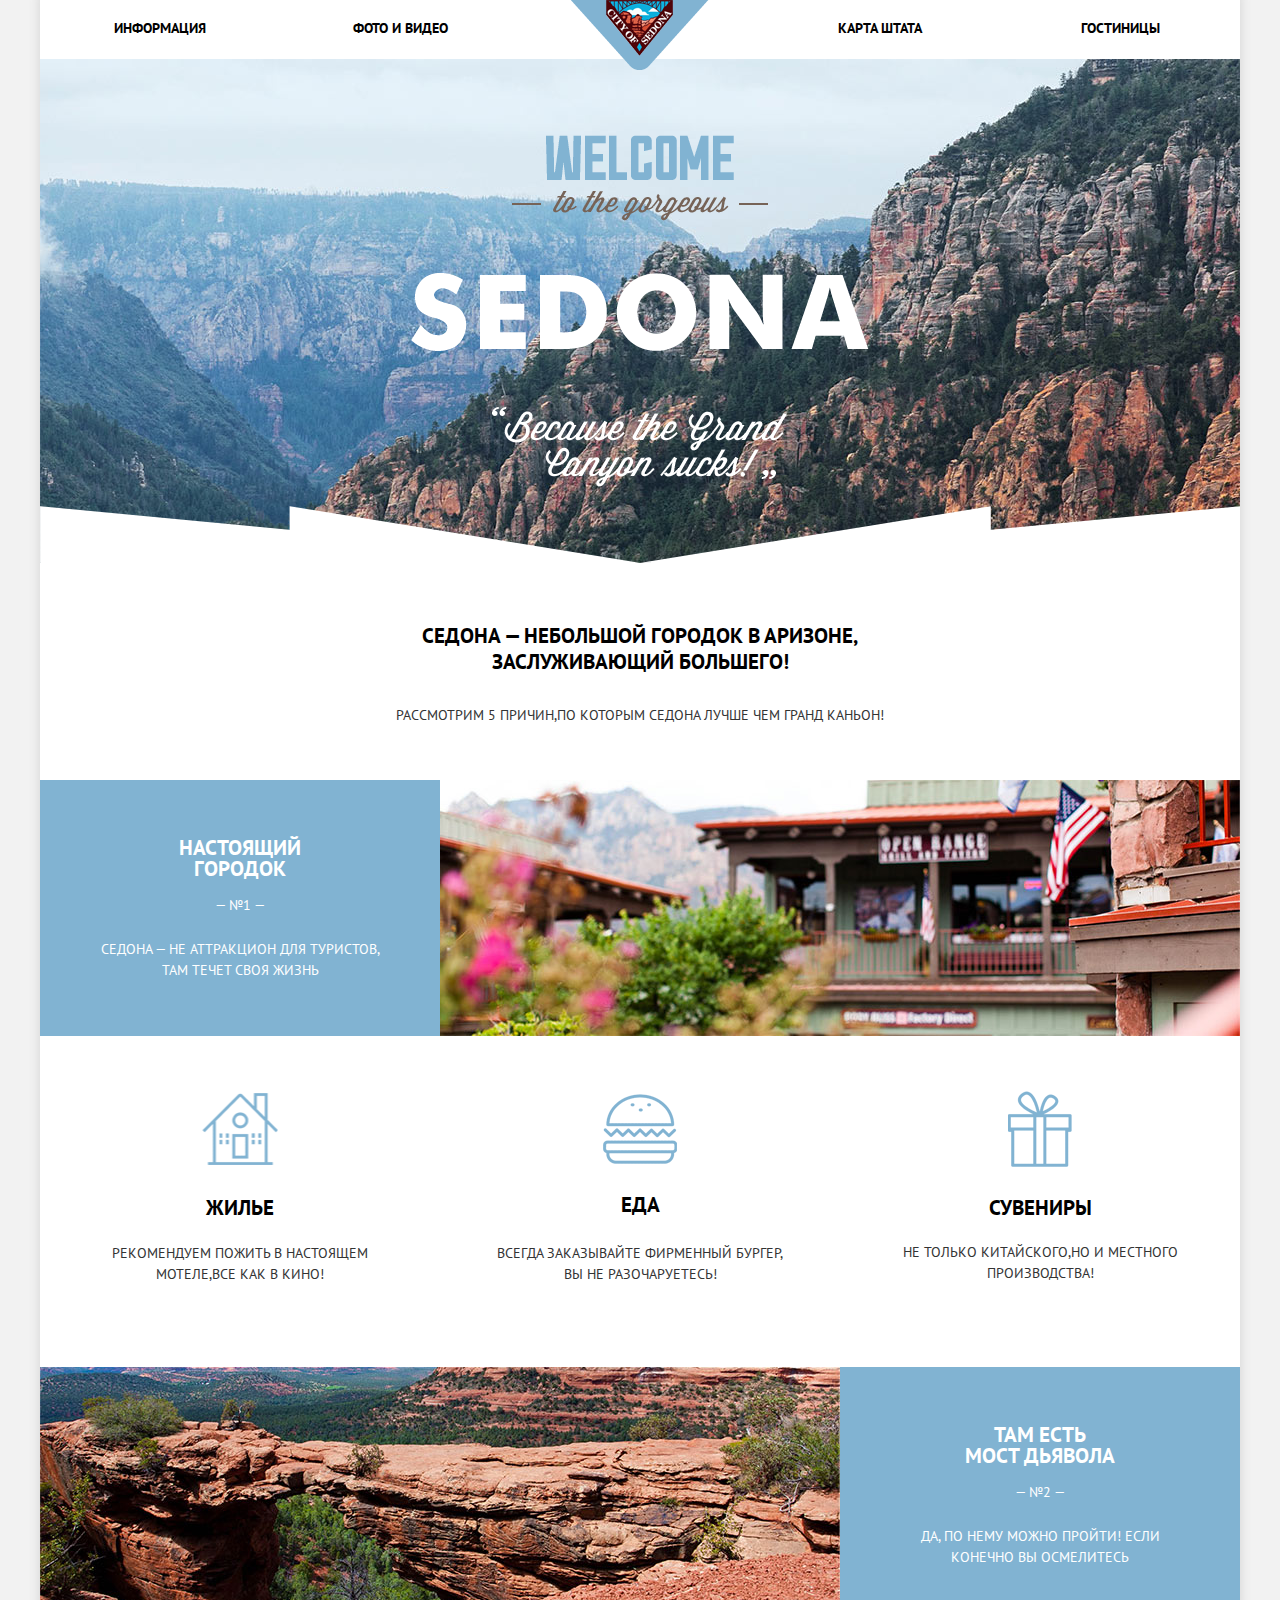
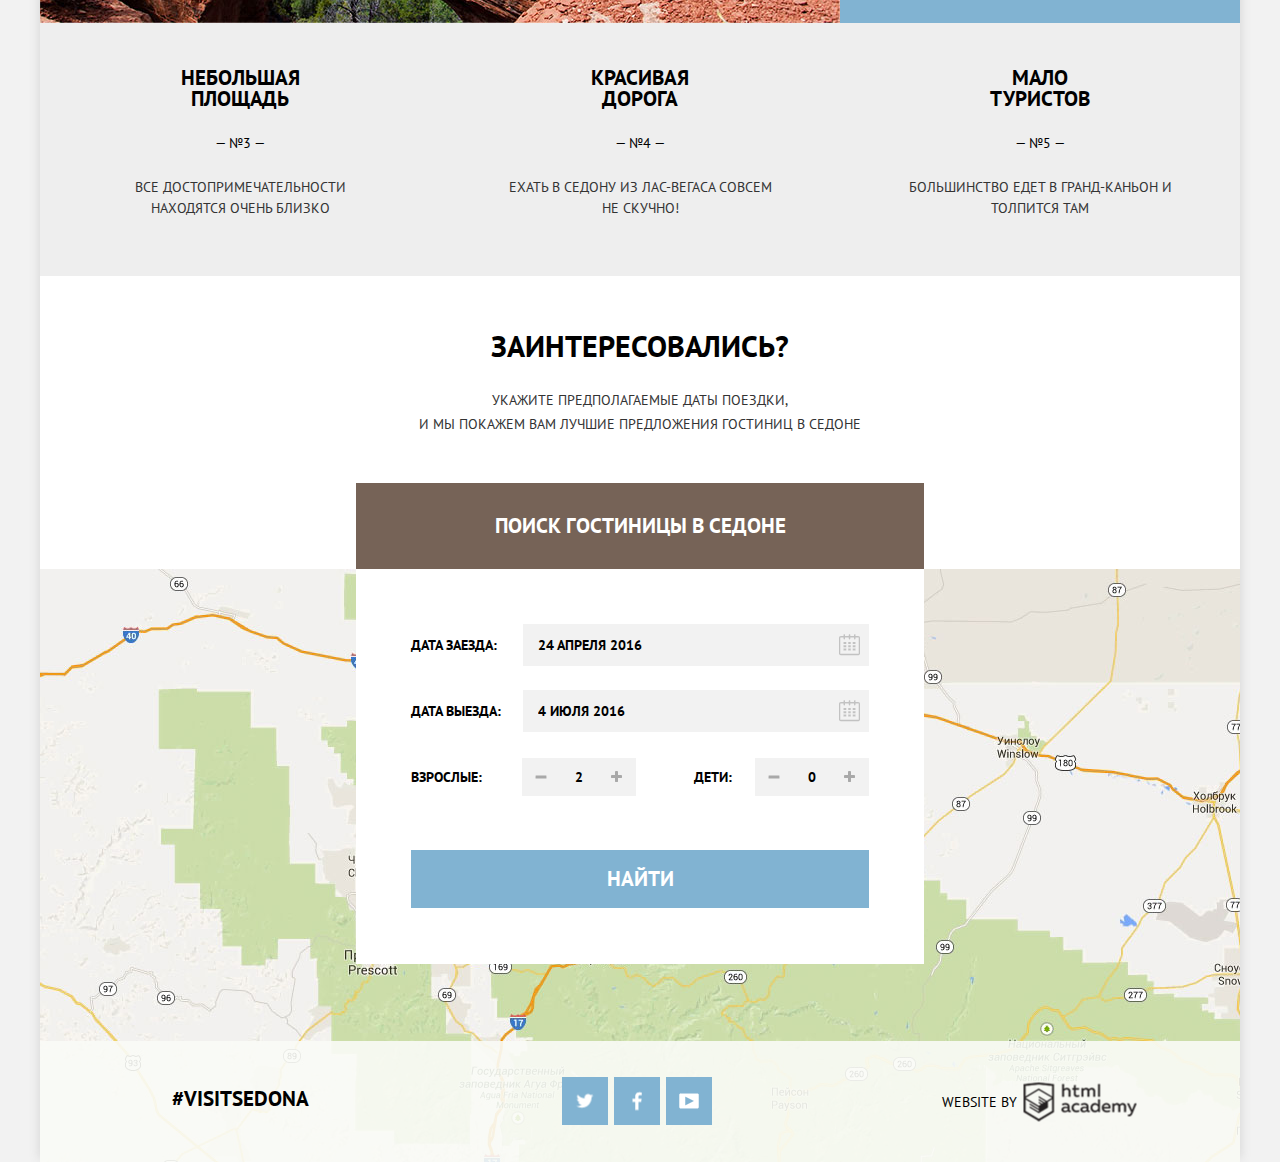
==== commit 06d5643b: "допилено" ====
--- a/index.html
+++ b/index.html
@@ -25,7 +25,7 @@
               <a href="#">Карта штата</a>
             </li>
             <li class="navigation-item">
-              <a href="../236749-sedona/hotel.html">Гостиницы</a>
+              <a href="hotel.html">Гостиницы</a>
             </li>
           </ul>
         </nav>
@@ -38,7 +38,7 @@
         </div>
         <article>
           <header class="header-title">
-            <h1 class="title">Седона-небольшой городок в Аризоне,
+            <h1 class="title">Седона — небольшой городок в Аризоне,
               заслуживающий большего!</h1>
             <p class="reason-description">Рассмотрим 5 причин,по которым Седона лучше чем Гранд Каньон!</p>
           </header>
@@ -107,7 +107,7 @@
       </main>
         <div class="search">
           <h2 class="question">Заинтересовались?</h2>
-          <p class="reason-description reason-date">Укажите предполагаемые даты поездки,и мы покажем вам лучшие предложения гостиниц в Седоне</p>
+          <p class="reason-description reason-date">Укажите предполагаемые даты поездки,<br> и мы покажем вам лучшие предложения гостиниц в Седоне</p>
           <a href="#" class="search-btn">Поиск гостиницы в Седоне</a>
         </div>
         <div class="map">
@@ -115,11 +115,11 @@
             <form action="#" method="post">
               <div class="form-line enter-data">
                 <label for="datacheckin">Дата заезда:</label>
-                <input type="text" name="datacheckin" id="datacheckin" value="24 апреля 2016">
+                <input type="text" name="datacheckin" id="datacheckin" value="24 АПРЕЛЯ 2016">
               </div>
               <div class="form-line enter-data">
                 <label for="datacheckout">Дата выезда:</label>
-                <input type="text" name="datacheckout" id="datacheckout" value="4 июля 2016">
+                <input type="text" name="datacheckout" id="datacheckout" value="4 ИЮЛЯ 2016">
               </div>
               <div class="form-line clearfix">
                 <div class="adult-data">
--- a/css/style.css
+++ b/css/style.css
@@ -1,13 +1,14 @@
-* {
+/* {
   outline: 1px solid red;
-}
+}*/
 body {
   font-family: "PT sans", "Arial", sans-serif;
   font-size: 14px;
   line-height: 21px;
   color:#000000;
-  background-color: #939393;
   text-transform: uppercase;
+  background-color: #f2f2f2;
+  background-size: 1220px;
 }
 
 /*В Р А П П Е Р*/
@@ -16,8 +17,8 @@
   position: relative;
   width: 1200px;
   margin: 0 auto;
-  box-shadow: 0 0 0 40px #f2f2f2;
   background-color: #ffffff;
+  box-shadow: 0 -5px 9px 2px #dbdbdb;
 }
 
 /* З А Г О Л О В К И */
@@ -84,6 +85,7 @@
   position: absolute;
   transform: translateX(-50%);
   left: 50%;
+  z-index: 1;
 }
 .main-navigation ul {
   padding: 0;
@@ -133,12 +135,12 @@
 .header-title {
   display: inline-block;
   text-align: center;
-  padding: 62px 330px 55px;
+  padding: 46px 320px 38px;
   vertical-align: top;
   background-color: #ffffff;
 }
 .title {
-  margin-bottom: 33px;
+  margin-bottom: 27px;
 }
 .reason-row {
   font-size: 0;
@@ -174,6 +176,17 @@
 }
 .reason-row--grey {
   background-color: #eeeeee;
+}
+.reason-row--grey .reason {
+  padding-top: 27px;
+}
+.reason-row--grey .reason-number {
+  margin-top: 25px;
+}
+.reason-row--grey .reason {
+  padding-left: 60px;
+  padding-right: 60px;
+  padding-bottom: 43px;
 }
 .reason .reason-description {
   font-size: 14px;
@@ -189,63 +202,69 @@
 }
 .reason-icon--house {
   position: relative;
-  padding-bottom: 85px;
+  padding-bottom: 68px;
 }
 .reason-icon--house .reason-title {
-  margin-top: 150px;
-  margin-bottom: 28px;
+  margin-top: 120px;
+  margin-bottom: 25px;
 }
 .reason-icon--house::before {
   content: "";
   position: absolute;
-  top: 60px;
-  left: 162px;
+  right: 50%;
+  left: 50%;
+  top: 28%;
+  transform: translate(-50%, -50%);
   width: 75px;
   height: 72px;
-  background: url("../img/reason-icon--house.png") no-repeat;
+  background: url("../img/spritesheet.png") no-repeat;
+  background-position: -1177px -5px;
 }
 .reason-icon--food .reason-title {
-  margin: 0;
-  margin-top: 150px;
+  margin-top: 118px;
   margin-bottom: 28px;
 }
 .reason-icon--food {
   position: relative;
-  padding-bottom: 85px;
+  padding-bottom: 68px;
 }
 .reason-icon--food::before {
   content: "";
   position: absolute;
-  top: 61px;
-  left: 163px;
+  right: 50%;
+  left: 50%;
+  top: 28%;
+  transform: translate(-50%, -50%);
   width: 74px;
   height: 70px;
-  background: url("../img/reason-icon--food.png") no-repeat;
+  background: url("../img/spritesheet.png") no-repeat;
+  background-position: -1093px -5px;
 }
 .reason-icon--souvenirs .reason-title {
-  margin-top: 150px;
-  margin-bottom: 28px;
+  margin-top: 120px;
+  margin-bottom: 24px;
 }
 .reason-icon--souvenirs {
   position: relative;
-  padding-bottom: 85px;
+  padding-bottom: 68px;
 }
 .reason-icon--souvenirs::before {
   content: "";
   position: absolute;
-  top: 56px;
-  left: 168px;
+  right: 50%;
+  left: 50%;
+  top: 28%;
+  transform: translate(-50%, -50%);
   width: 64px;
   height: 76px;
-  background: url("../img/reason-icon--souvenirs.png") no-repeat;
-}
-
-
+  background: url("../img/spritesheet.png") no-repeat;
+  background-position: -1262px -5px;
+}
 /*S E A R C H*/
 
 .search {
   text-align: center;
-  padding-top: 55px;
+  padding-top: 33px;
   background-color: #ffffff;
 }
 .question {
@@ -270,7 +289,7 @@
   background-color: #766357;
   color: #ffffff;
   padding: 30px 0;
-  margin-top: 50px;
+  margin-top: 33px;
 }
 .map {
   position: relative;
@@ -298,7 +317,7 @@
 }
 .form-line {
   box-sizing: border-box;
-  margin-bottom: 29px;
+  margin-bottom: 24px;
   text-align: left;
 }
 .form-line input[type=text] {
@@ -452,7 +471,7 @@
   color: #ffffff;
   width: 458px;
   padding: 16px 0;
-  margin-top: 21px;
+  margin-top: 28px;
 }
 .btn-find:hover {
   background-color: #669ec0;
@@ -646,7 +665,8 @@
 
 .results-row {
   font-size: 0;
-  padding: 32px 72px; /*почему в ФШ показывает одно расстояние padding, а в браузере по факту получается другое?*/
+  padding: 15px 72px;
+  padding-bottom: 30px;
 }
 .search-results {
   font-family: "PT Sans", "Arial", sans-serif;
@@ -771,6 +791,7 @@
   font-weight: bold;
   color: #000000;
   margin-bottom: 7px;
+  margin-top: -5px;
 }
 .hotels-style:hover {
   color: #81b3d2;
@@ -837,7 +858,7 @@
 }
 .rating {
   margin: 0;
-  width: 120px;
+  width: 85px;
   padding: 4px 13px 4px 16px;
   margin-top: 61px;
   background-color: #e5e5e5;
@@ -958,6 +979,7 @@
   background-position: -1063px -5px;
 }
 .footer-copyright {
+  position: relative;
   display: inline-block;
   width: 288px;
   padding: 41px 0px;
@@ -973,13 +995,8 @@
   position: relative;
   display: inline-block;
   vertical-align: top;
-  width: 113px;
-  height: 39px;
-}
-.btn-academy::before {
-  content: "";
-  position: absolute;
-  left: 50%;
+  position: absolute;
+  left: 60%;
   top: 50%;
   transform: translate(-50%, -50%);
   background-image: url("../img/spritesheet.png");
@@ -988,12 +1005,12 @@
   height: 39px;
   background-position: -667px -5px;
 }
-.btn-academy:hover::before {
+.btn-academy:hover{
   width: 113px;
   height: 39px;
   background-position: -790px -5px;
 }
-.btn-academy:active::before {
+.btn-academy:active {
   width: 113px;
   height: 39px;
   background-position: -913px -5px;
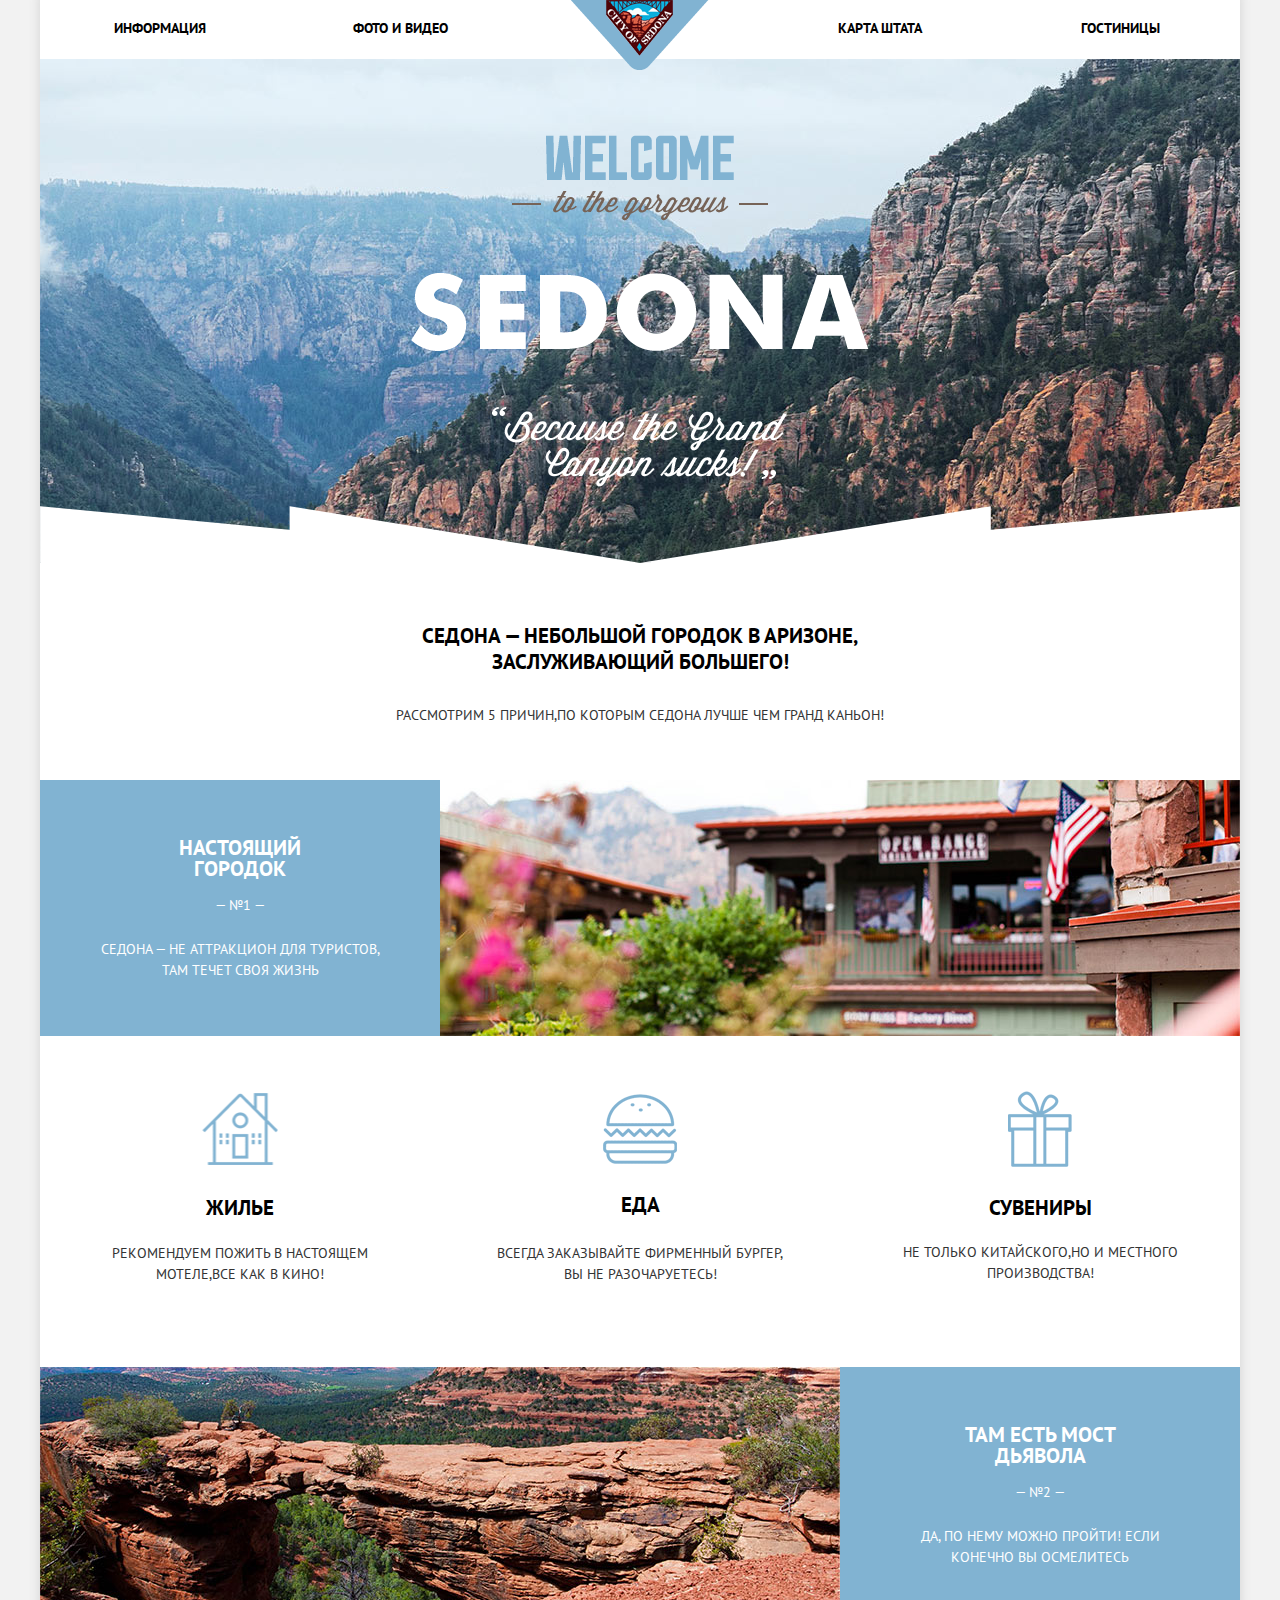
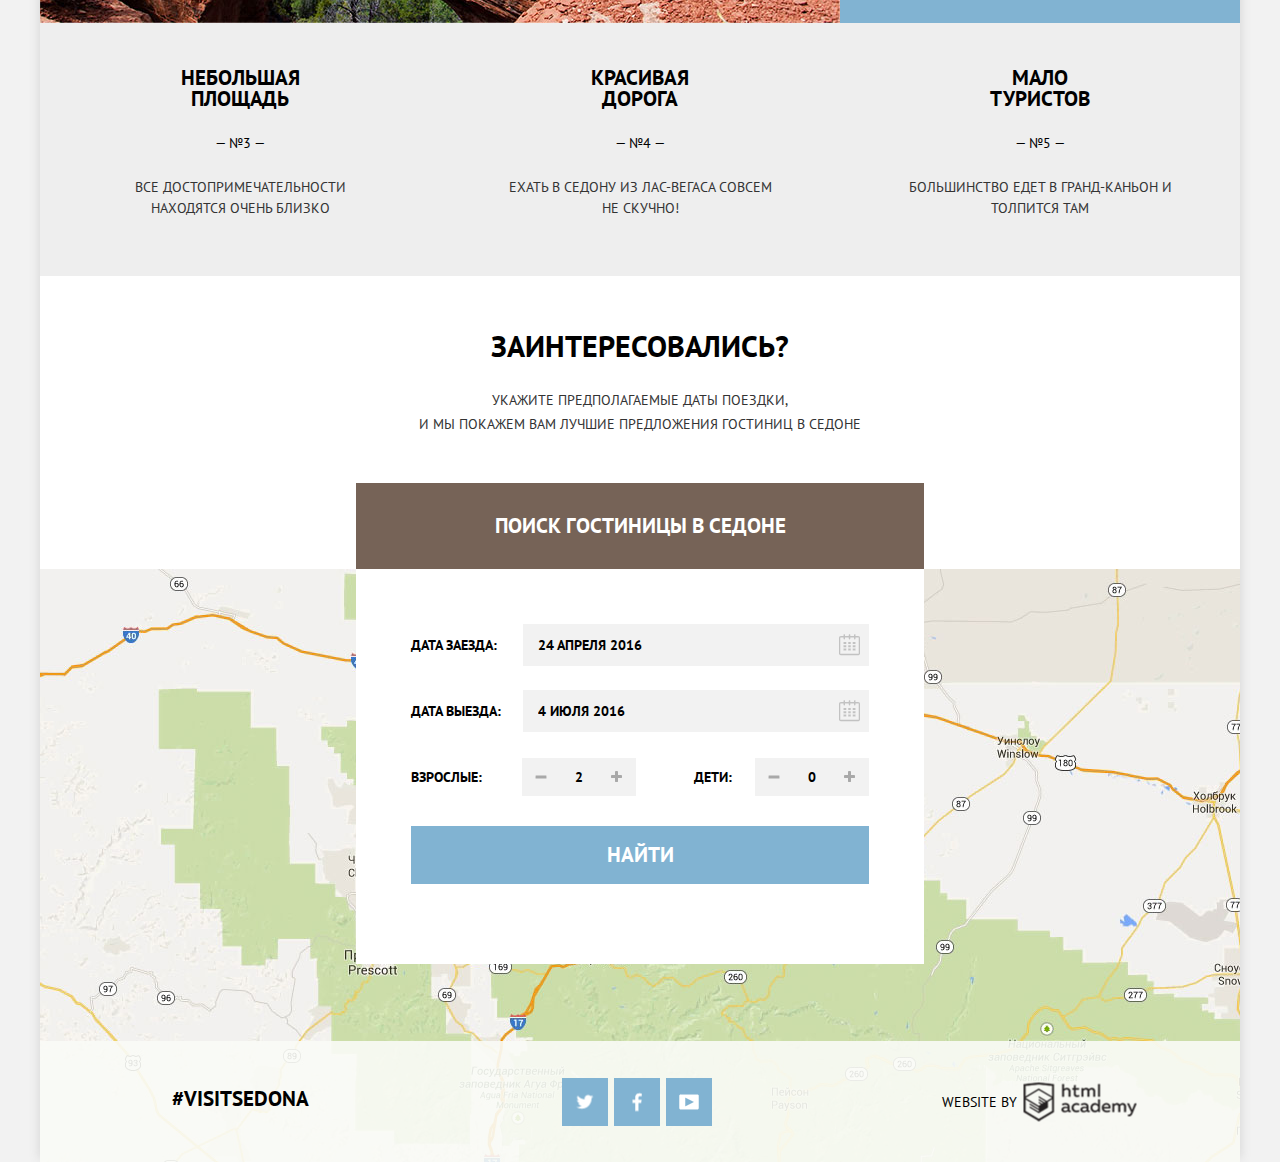
==== commit e7def3ba: "исправления кроме JS и IE" ====
--- a/index.html
+++ b/index.html
@@ -3,9 +3,9 @@
   <head>
     <meta charset="utf-8">
     <title>HTML Academy: Седона</title>
+    <link href="https://fonts.googleapis.com/css?family=PT+Sans:400,700&subset=cyrillic" rel="stylesheet">
     <link rel="stylesheet" href="css/normalize.css">
     <link rel="stylesheet" href="css/style.css">
-    <link href="https://fonts.googleapis.com/css?family=PT+Sans:400,700&subset=cyrillic" rel="stylesheet">
   </head>
   <body>
     <div class="wrapper">
@@ -42,7 +42,7 @@
               заслуживающий большего!</h1>
             <p class="reason-description">Рассмотрим 5 причин,по которым Седона лучше чем Гранд Каньон!</p>
           </header>
-          <div class="reason-row reason-row--blue clearfix">
+          <div class="reason-row reason-row--blue">
             <div class="reason">
               <h2 class="reason-title">Настоящий городок</h2>
               <div class="reason-number">
@@ -51,7 +51,7 @@
               <p class="reason-description">Седона — не аттракцион для туристов, там течет своя жизнь</p>
             </div>
             <div class="reason-image">
-              <img src="img/reason-image-1.jpg" width="800" height="256">
+              <img src="img/reason-image-1.jpg" alt="picture" width="800" height="256">
             </div>
           </div>
           <div class="reason-row-icon">
@@ -68,12 +68,12 @@
               <p class="reason-description">Не только китайского,но и местного производства!</p>
             </div>
           </div>
-          <div class="reason-row reason-row--blue clearfix">
+          <div class="reason-row reason-row--blue">
             <div class="reason-image">
-              <img src="img/reason-image-2.jpg" width="800" height="256">
+              <img src="img/reason-image-2.jpg" alt="picture" width="800" height="256">
             </div>
             <div class="reason">
-              <h2 class="reason-title">Там есть<br>мост дьявола</h2>
+              <h2 class="reason-title">Там есть мост дьявола</h2>
               <div class="reason-number">
                 — №2 —
               </div>
@@ -89,7 +89,7 @@
               <p class="reason-description">Все достопримечательности находятся очень близко</p>
             </div>
             <div class="reason">
-              <h2 class="reason-title">Красивая<br> дорога</h2>
+              <h2 class="reason-title">Красивая дорога</h2>
               <div class="reason-number">
                 — №4 —
               </div>
@@ -116,12 +116,14 @@
               <div class="form-line enter-data">
                 <label for="datacheckin">Дата заезда:</label>
                 <input type="text" name="datacheckin" id="datacheckin" value="24 АПРЕЛЯ 2016">
+                <div class="calendar"></div>
               </div>
               <div class="form-line enter-data">
                 <label for="datacheckout">Дата выезда:</label>
                 <input type="text" name="datacheckout" id="datacheckout" value="4 ИЮЛЯ 2016">
+                <div class="calendar"></div>
               </div>
-              <div class="form-line clearfix">
+              <div class="form-line">
                 <div class="adult-data">
                   <label for="adult">Взрослые:</label>
                   <div class="data-numbers">
--- a/css/style.css
+++ b/css/style.css
@@ -1,15 +1,17 @@
 /* {
   outline: 1px solid red;
 }*/
+
 body {
   font-family: "PT sans", "Arial", sans-serif;
   font-size: 14px;
   line-height: 21px;
-  color:#000000;
+  color: #000000;
   text-transform: uppercase;
   background-color: #f2f2f2;
   background-size: 1220px;
 }
+
 
 /*В Р А П П Е Р*/
 
@@ -21,104 +23,122 @@
   box-shadow: 0 -5px 9px 2px #dbdbdb;
 }
 
+
 /* З А Г О Л О В К И */
 
 .title {
   font-size: 21px;
   line-height: 26px;
 }
+
 .reason-title {
   font-size: 21px;
   line-height: 21px;
-  margin-left: 50px;
-  margin-right: 50px;
-}
+  padding: 0 60px;
+}
+
 .question {
   font-size: 30px;
   line-height: 24px;
 }
+
 .reason-description {
   font-size: 14px;
   line-height: 21px;
-  color:#333333;
-}
+  color: #333333;
+}
+
 .header-title p {
   line-height: 26px;
 }
+
 .clearfix::after {
   content: "";
   display: table;
   clear: both;
 }
 
+
 /*H E A D E R*/
 
 .main-header {
   position: relative;
   background-color: #ffffff;
 }
+
 .navigation-item a {
-  font-family: "PT sans", "Arial", sans-serif;
   font-size: 14px;
   color: #000000;
   text-decoration: none;
   line-height: 26px;
   font-weight: bold;
 }
+
 .navigation-item a:hover {
   color: #81b3d2;
 }
+
 .navigation-item a:active {
   color: #cacaca;
 }
+
 a.navigation-link {
   color: #755357;
   cursor: pointer;
 }
-a.navigation-link:hover{
+
+a.navigation-link:hover {
   color: #604e43;
 }
+
 a.navigation-link:active {
   color: #dbd8b5;
 }
+
 .logo {
   position: absolute;
   transform: translateX(-50%);
   left: 50%;
   z-index: 1;
 }
+
 .main-navigation ul {
   padding: 0;
   margin: 0;
   list-style: none;
   font-size: 0;
 }
+
 li:nth-child(2) {
   margin-right: 20%;
 }
-.navigation-item  {
+
+.navigation-item {
   box-sizing: border-box;
-  display:inline-block;
+  display: inline-block;
   text-align: center;
   width: 20%;
   vertical-align: top;
   padding: 15px 15px;
 }
 
+
 /*P R O M O*/
 
 .promo {
   position: relative;
   background: url("../img/bg-photo-index.jpg") no-repeat;
-  height:428px;
+  height: 428px;
   padding-top: 76px;
 }
+
 .promo-image img {
   display: block;
   margin: 0 auto;
   width: 458px;
   height: 352px;
 }
+
 .promo::after {
   position: absolute;
   content: "";
@@ -129,9 +149,11 @@
   left: 50%;
   transform: translate(-50%);
 }
+
 article {
   text-align: center;
 }
+
 .header-title {
   display: inline-block;
   text-align: center;
@@ -139,21 +161,26 @@
   vertical-align: top;
   background-color: #ffffff;
 }
+
 .title {
   margin-bottom: 27px;
 }
+
 .reason-row {
   font-size: 0;
 }
+
 .reason-row-icon {
   font-size: 0;
   background-color: #ffffff;
 }
+
 .reason-row--blue {
   height: 256px;
   color: #ffffff;
   background-color: #81b3d2;
 }
+
 .reason {
   box-sizing: border-box;
   display: inline-block;
@@ -161,53 +188,65 @@
   vertical-align: middle;
   padding: 40px 48px;
 }
+
 .reason-number {
   margin-bottom: 24px;
   font-size: 14px;
   line-height: 19px;
 }
-.reason .reason-title{
+
+.reason .reason-title {
   margin-bottom: 17px;
   font-size: 21px;
   line-height: 21px;
 }
+
 .reason-row--blue .reason-description {
   color: #ffffff;
 }
+
 .reason-row--grey {
   background-color: #eeeeee;
 }
+
 .reason-row--grey .reason {
   padding-top: 27px;
 }
+
 .reason-row--grey .reason-number {
   margin-top: 25px;
 }
+
 .reason-row--grey .reason {
   padding-left: 60px;
   padding-right: 60px;
   padding-bottom: 43px;
 }
+
 .reason .reason-description {
   font-size: 14px;
   line-height: 21px;
 }
+
 .reason-image {
   display: inline-block;
   vertical-align: top;
   margin: 0;
-  padding:0;
+  padding: 0;
   height: 256px;
   width: 800px;
 }
+
 .reason-icon--house {
   position: relative;
   padding-bottom: 68px;
 }
+
 .reason-icon--house .reason-title {
   margin-top: 120px;
   margin-bottom: 25px;
 }
+
 .reason-icon--house::before {
   content: "";
   position: absolute;
@@ -220,14 +259,17 @@
   background: url("../img/spritesheet.png") no-repeat;
   background-position: -1177px -5px;
 }
+
 .reason-icon--food .reason-title {
   margin-top: 118px;
   margin-bottom: 28px;
 }
+
 .reason-icon--food {
   position: relative;
   padding-bottom: 68px;
 }
+
 .reason-icon--food::before {
   content: "";
   position: absolute;
@@ -240,14 +282,17 @@
   background: url("../img/spritesheet.png") no-repeat;
   background-position: -1093px -5px;
 }
+
 .reason-icon--souvenirs .reason-title {
   margin-top: 120px;
   margin-bottom: 24px;
 }
+
 .reason-icon--souvenirs {
   position: relative;
   padding-bottom: 68px;
 }
+
 .reason-icon--souvenirs::before {
   content: "";
   position: absolute;
@@ -260,6 +305,8 @@
   background: url("../img/spritesheet.png") no-repeat;
   background-position: -1262px -5px;
 }
+
+
 /*S E A R C H*/
 
 .search {
@@ -267,12 +314,15 @@
   padding-top: 33px;
   background-color: #ffffff;
 }
+
 .question {
   margin-bottom: 30px;
 }
+
 .search .reason-description {
   line-height: 24px;
 }
+
 .search-btn {
   border: 0;
   outline: 0;
@@ -281,7 +331,6 @@
   font-size: 21px;
   line-height: 26px;
   font-weight: bold;
-  font-family: "PT Sans", "Arial", sans-serif;
   display: inline-block;
   text-align: center;
   vertical-align: middle;
@@ -291,12 +340,14 @@
   padding: 30px 0;
   margin-top: 33px;
 }
+
 .map {
   position: relative;
   background-image: url("../img/map.jpg");
-  width: 1200px ;
+  width: 1200px;
   height: 593px;
 }
+
 
 /* Ф О Р М А*/
 
@@ -309,17 +360,18 @@
   transform: translateX(-50%);
   left: 50%;
   padding: 55px;
-  font-family: "PT Sans", "Arial", sans-serif;
   font-size: 14px;
   line-height: 26px;
   font-weight: bold;
   top: 0;
 }
+
 .form-line {
   box-sizing: border-box;
   margin-bottom: 24px;
   text-align: left;
 }
+
 .form-line input[type=text] {
   border: none;
   outline: none;
@@ -331,18 +383,23 @@
   margin-left: 18px;
   background-color: #f2f2f2;
 }
+
 .form-line input:hover {
   background-color: #ebebeb;
 }
+
 .form-line input:focus {
   background-color: #ffffff;
   border: 2px solid #e5e5e5;
   padding: 6px 33px 6px 13px;
 }
+
 .form-line label {
   padding: 8px 0px;
   display: inline-block;
-}
+  vertical-align: middle;
+}
+
 .data-numbers input[type=text] {
   border: none;
   outline: none;
@@ -351,18 +408,22 @@
   padding: 6px 15px;
   background-color: #f2f2f2;
 }
-.data-numbers input[type=text]:hover{
+
+.data-numbers input[type=text]:hover {
   background-color: #ebebeb;
 }
-.data-numbers input[type=text]:focus{
+
+.data-numbers input[type=text]:focus {
   background-color: #ffffff;
   border: 2px solid #e5e5e5;
   padding: 4px 13px;
 }
+
 .enter-data {
   position: relative;
 }
-.enter-data::before {
+
+.enter-data .calendar {
   position: absolute;
   content: "";
   cursor: pointer;
@@ -374,24 +435,30 @@
   background-repeat: no-repeat;
   background-position: -593px -5px;
 }
-.enter-data:hover::before {
+
+.calendar:hover {
   background-position: -273px -5px;
 }
-.enter-data:active::before {
+
+.calendar:active {
   background-position: -389px -5px;
 }
+
 .adult-data {
   width: 225px;
   float: left;
 }
+
 .child-data {
   width: 225px;
   float: right;
 }
+
 .data-numbers {
   margin-top: 2px;
   float: right;
 }
+
 .minus {
   position: relative;
   border: none;
@@ -402,6 +469,7 @@
   background-color: #f2f2f2;
   cursor: pointer;
 }
+
 .minus::before {
   position: absolute;
   content: "";
@@ -414,16 +482,20 @@
   background-repeat: no-repeat;
   background-position: -624px -5px;
 }
+
 .minus:hover::before {
   background-position: -304px -5px;
 }
+
 .minus:active::before {
   background-position: -420px -5px;
 }
+
 .data-numbers input[type=text] {
   float: left;
   margin: 0;
 }
+
 .plus {
   position: relative;
   border: none;
@@ -434,6 +506,7 @@
   background-color: #f2f2f2;
   cursor: pointer;
 }
+
 .plus::before {
   position: absolute;
   content: "";
@@ -446,22 +519,25 @@
   background-repeat: no-repeat;
   background-position: -646px -5px;
 }
+
 .plus:hover::before {
   background-position: -326px -5px;
 }
+
 .plus:active::before {
   background-position: -442px -5px;
 }
+
 .child-data label {
   margin-left: 50px;
 }
+
 .btn-find {
   display: inline-block;
   text-transform: inherit;
   border: none;
   outline: none;
   cursor: pointer;
-  font-family: "PT Sans", "Arial", sans-serif;
   font-size: 21px;
   line-height: 26px;
   font-weight: bold;
@@ -473,38 +549,42 @@
   padding: 16px 0;
   margin-top: 28px;
 }
+
 .btn-find:hover {
   background-color: #669ec0;
 }
+
 .btn-find:active {
   background-color: #5496bd;
   color: #88b6d1;
 }
 
+
 /*F I L T E R S*/
 
 .filters-row {
-  font-family: "PT Sans", sans-serif;
   height: 177px;
   background-image: url("../img/filter-background.jpg");
   background-repeat: no-repeat;
-  padding: 28px 72px;
+  padding: 23px 72px;
   color: #ffffff;
   font-weight: bold;
-  font-size:16px;
-  line-height:21px;
-}
+  font-size: 16px;
+  line-height: 21px;
+}
+
 .filters-options {
   width: 160px;
-  float:left;
-  margin-right: 90px;
-}
+  float: left;
+  margin-right: 95px;
+}
+
 .filters-title {
   margin: 0;
   margin-bottom: 25px;
 }
+
 .filters-list {
-  font-family: "PT Sans Regular", "Arial", sans-serif;
   font-size: 14px;
   line-height: 21px;
   font-weight: normal;
@@ -516,55 +596,57 @@
 input[type="checkbox"] {
   display: none;
 }
-input[type="checkbox"] + label {
+
+input[type="checkbox"]+label {
   display: block;
   position: relative;
-  margin: 23px 0;
+  margin: 25px 0;
   line-height: 21px;
   padding-left: 40px;
   cursor: pointer;
 }
-input[type="checkbox"] + label::before {
+
+input[type="checkbox"]+label::before {
   content: "";
   position: absolute;
-  top:0;
-  left:0;
+  top: 0;
+  left: 0;
   width: 24px;
   height: 22px;
   background-image: url("../img/spritesheet.png");
   background-repeat: no-repeat;
   background-position: -463px -5px;
 }
-.filters-item input[type="checkbox"]:checked + label::after {
+
+.filters-item input[type="checkbox"]:checked+label::after {
   content: "";
   position: absolute;
-  top:0;
-  left:0;
+  top: 0;
+  left: 0;
   width: 24px;
   height: 22px;
   background-image: url("../img/spritesheet.png");
   background-repeat: no-repeat;
   background-position: -495px -5px;
 }
-input[type="checkbox"] + label:hover::before {
-
-}
+
 .filter-range {
-  font-family: "PT Sans Regular", "Arial", sans-serif;
-  font-size: 14px;
-  line-height: 21px;
-  float:right;
+  font-size: 14px;
+  line-height: 21px;
+  float: right;
   width: 330px;
   color: #ffffff;
   text-transform: uppercase;
   font-weight: normal;
 }
+
 .filter-range-title {
   font-weight: bold;
   margin-bottom: 9px;
-  font-size:16px;
-  line-height:21px;
-}
+  font-size: 16px;
+  line-height: 21px;
+}
+
 .price-controls {
   position: relative;
   height: 36px;
@@ -574,6 +656,7 @@
   font-size: 0;
   margin-left: 10px;
 }
+
 .price-controls::after {
   content: "";
   position: absolute;
@@ -584,22 +667,21 @@
   background: #ffffff;
   transform: translate(-50%, -50%);
 }
+
 .price-controls label {
-  font-family: inherit;
-  font-weight: inherit;
-  display: inline-block;
-  font-size:14px;
+  display: inline-block;
+  font-size: 14px;
   line-height: 38px;
   vertical-align: top;
   cursor: pointer;
 }
-.price-controls .min-price,
-.price-controls .max-price {
+
+.price-controls .min-price, .price-controls .max-price {
   width: 90px;
   padding-left: 65px;
 }
+
 .price-controls input {
-  font-family: "PT Sans Regular", "Arial", sans-serif;
   font-size: 14px;
   line-height: 21px;
   color: inherit;
@@ -609,19 +691,23 @@
   border: none;
   outline: none;
 }
+
 .range-controls {
   position: relative;
   margin-bottom: 32px;
 }
+
 .range-controls .scale {
   height: 2px;
   background: rgba(255, 255, 255, 0.3);
 }
+
 .range-controls .bar {
   width: 80%;
   height: 2px;
   background: #ffffff;
 }
+
 .range-toggle {
   position: absolute;
   top: -9px;
@@ -633,15 +719,19 @@
   box-shadow: 0 2px 1px 0 rgba(0, 1, 1, 0.2);
   cursor: pointer;
 }
+
 .range-toggle-min {
   left: 0;
 }
+
 .range-toggle-max {
   left: 80%;
 }
+
 .range-toggle:hover {
   background: #1c4f80;
 }
+
 .btn-transparent {
   display: block;
   margin: 0 auto;
@@ -656,20 +746,22 @@
   outline: none;
   cursor: pointer;
 }
+
 .btn-transparent:hover {
   color: #000000;
   background: #ffffff;
 }
 
- /*Р Е З У Л Ь Т А Т Ы     П О И С К А*/
+
+/*Р Е З У Л Ь Т А Т Ы     П О И С К А*/
 
 .results-row {
   font-size: 0;
-  padding: 15px 72px;
-  padding-bottom: 30px;
-}
+  padding: 22px 72px;
+  padding-bottom: 29px;
+}
+
 .search-results {
-  font-family: "PT Sans", "Arial", sans-serif;
   font-size: 21px;
   font-weight: bold;
   line-height: 26px;
@@ -677,13 +769,16 @@
   vertical-align: bottom;
   margin-right: 48px;
 }
+
 .sort {
   font-size: 12px;
   line-height: 18px;
   display: inline-block;
   vertical-align: bottom;
   margin-right: 40px;
-}
+  margin-bottom: 2px;
+}
+
 .sort-list {
   list-style: none;
   padding: 0;
@@ -693,38 +788,45 @@
   display: inline-block;
   vertical-align: bottom;
 }
+
 .sort-list li {
   display: inline-block;
-  margin-right: 32px;
-}
+  margin-right: 29px;
+  vertical-align: middle;
+  margin-bottom: 2px;
+}
+
 .sort-list a {
   vertical-align: bottom;
   text-decoration: none;
   color: #b1b1b1;
   border-bottom: 1px dotted #81b3d2;
 }
+
 .active a {
   color: #81b3d2;
   border-bottom: none;
 }
+
 .sort-item a:hover {
   color: #81b3d2;
 }
+
 .sort-item a:active {
   color: #000000;
   border: none;
 }
+
 .arrow {
   position: relative;
-  float:right;
+  float: right;
   width: 36px;
   height: 11px;
-  margin-top: 15px;
-}
+  margin-top: 10px;
+}
+
 .arrow-up {
   position: absolute;
-  vertical-align: top;
-  display: inline-block;
   width: 11px;
   height: 10px;
   cursor: pointer;
@@ -734,20 +836,21 @@
   background-repeat: no-repeat;
   background-position: -572px -5px;
 }
+
 .arrow-up:hover {
   width: 11px;
   height: 10px;
   background-position: -252px -5px;
 }
+
 .arrow-up:active {
   width: 11px;
   height: 10px;
   background-position: -368px -5px;
 }
+
 .arrow-down {
   position: absolute;
-  vertical-align: top;
-  display: inline-block;
   width: 11px;
   height: 10px;
   cursor: pointer;
@@ -759,10 +862,10 @@
   background-position: -347px -5px;
 }
 
+
 /*О Т Е Л И*/
 
 .hotel {
-  font-family: "PT Sans", "Arial", sans-serif;
   font-size: 14px;
   line-height: 21px;
   color: #333333;
@@ -770,22 +873,25 @@
   border-top: 1px solid #e5e5e5;
   padding: 30px 72px;
 }
+
 .hotel:nth-child(3n) {
   border-bottom: 1px solid #e5e5e5;
 }
+
 .hotel-image img {
-  float:left;
+  float: left;
   width: 135px;
   height: 90px;
 }
+
 .hotel-content {
-  float:left;
+  float: left;
   margin-left: 30px;
 }
+
 .hotels-style {
   display: block;
   text-decoration: none;
-  font-family: "PT Sans", "Arial", sans-serif;
   font-size: 21px;
   line-height: 26px;
   font-weight: bold;
@@ -793,26 +899,31 @@
   margin-bottom: 7px;
   margin-top: -5px;
 }
+
 .hotels-style:hover {
   color: #81b3d2;
 }
+
 .hotels-style:active {
   color: #cacaca;
 }
+
 .details {
-  float:left;
+  float: left;
   width: 110px;
 }
+
 .booking {
   margin-left: 6px;
-  float:left;
+  float: left;
   width: 142px;
 }
+
 .hotel-description {
-  margin-bottom: 15px;
-}
+  margin-bottom: 18px;
+}
+
 .btn-blue {
-  font-family: "PT Sans", "Arial", sans-serif;
   font-size: 14px;
   line-height: 21px;
   text-decoration: none;
@@ -824,15 +935,17 @@
   padding: 3px 17px;
   font-weight: bold;
 }
+
 .btn-blue:hover {
   background: #669ec0;
 }
+
 .btn-blue:active {
   background: #5496bd;
   color: #88b6d1;
 }
+
 .btn-brown {
-  font-family: "PT Sans", "Arial", sans-serif;
   font-size: 14px;
   line-height: 21px;
   text-decoration: none;
@@ -844,26 +957,32 @@
   padding: 3px 17px;
   font-weight: bold;
 }
+
 .btn-brown:hover {
   background: #604e43;
 }
+
 .btn-brown:active {
   background: #503e33;
   color: #857871;
 }
+
 .aside {
   position: relative;
   text-align: center;
-  float:right;
-}
+  float: right;
+  padding-bottom: 2px;
+}
+
 .rating {
   margin: 0;
   width: 85px;
   padding: 4px 13px 4px 16px;
-  margin-top: 61px;
+  margin-top: 60px;
   background-color: #e5e5e5;
   color: #666666;
 }
+
 .four-stars {
   position: absolute;
   width: 89px;
@@ -874,6 +993,7 @@
   background-repeat: no-repeat;
   background-position: -132px -5px;
 }
+
 .three-stars {
   width: 64px;
   height: 17px;
@@ -884,6 +1004,7 @@
   background-repeat: no-repeat;
   background-position: -57px -5px;
 }
+
 .two-stars {
   position: absolute;
   width: 40px;
@@ -895,6 +1016,7 @@
   background-position: -5px -5px;
 }
 
+
 /* F O O T E R */
 
 .main-footer-index {
@@ -903,9 +1025,11 @@
   font-size: 0;
   background: rgba(249, 251, 246, .9);
 }
+
 .main-footer-hotel {
   font-size: 0;
 }
+
 .footer-tag {
   display: inline-block;
   text-align: center;
@@ -914,31 +1038,34 @@
   padding: 45px 10px;
   text-decoration: none;
 }
+
 .footer-tag a {
   text-decoration: none;
   font-size: 21px;
   line-height: 26px;
-  font-family: "PT Sans", "Arial", sans-serif;
   color: #000000;
   font-weight: bold;
 }
+
 .footer-social {
   display: inline-block;
   text-align: center;
-  vertical-align: top;
+  vertical-align: middle;
   width: 380px;
   padding: 36px 10px;
 }
-.footer-social .social-btn  {
-  position: relative;
-  display: inline-block;
-  vertical-align: top;
+
+.footer-social .social-btn {
+  position: relative;
+  display: inline-block;
+  vertical-align: middle;
   width: 46px;
   height: 48px;
   text-decoration: none;
   margin-right: 6px;
   background-color: #81b3d2;
 }
+
 .social-btn::before {
   content: "";
   position: absolute;
@@ -948,36 +1075,45 @@
   background-image: url("../img/spritesheet.png");
   background-repeat: no-repeat;
 }
+
 .social-btn:hover {
   background-color: #669ec0;
 }
+
 .social-btn:active {
   background-color: #5496bd;
 }
+
 .social-btn-tweet::before {
   width: 17px;
   height: 15px;
   background-position: -1036px -5px;
 }
+
 .social-btn-tweet:active::before {
   opacity: 0.3;
 }
+
 .social-btn-fb::before {
   width: 10px;
   height: 19px;
   background-position: -531px -5px;
 }
+
 .social-btn-fb:active::before {
   opacity: 0.3;
 }
+
 .social-btn-ytube:active::before {
   opacity: 0.3;
 }
+
 .social-btn-ytube::before {
   width: 20px;
   height: 16px;
   background-position: -1063px -5px;
 }
+
 .footer-copyright {
   position: relative;
   display: inline-block;
@@ -985,16 +1121,16 @@
   padding: 41px 0px;
   padding-left: 102px;
   padding-right: 10px;
-  font-family: "PT Sans", "Arial", sans-serif;
   font-size: 14px;
   line-height: 26px;
   text-align: left;
   vertical-align: middle;
 }
+
 .footer-copyright .btn-academy {
   position: relative;
   display: inline-block;
-  vertical-align: top;
+  vertical-align: middle;
   position: absolute;
   left: 60%;
   top: 50%;
@@ -1005,11 +1141,13 @@
   height: 39px;
   background-position: -667px -5px;
 }
-.btn-academy:hover{
+
+.btn-academy:hover {
   width: 113px;
   height: 39px;
   background-position: -790px -5px;
 }
+
 .btn-academy:active {
   width: 113px;
   height: 39px;
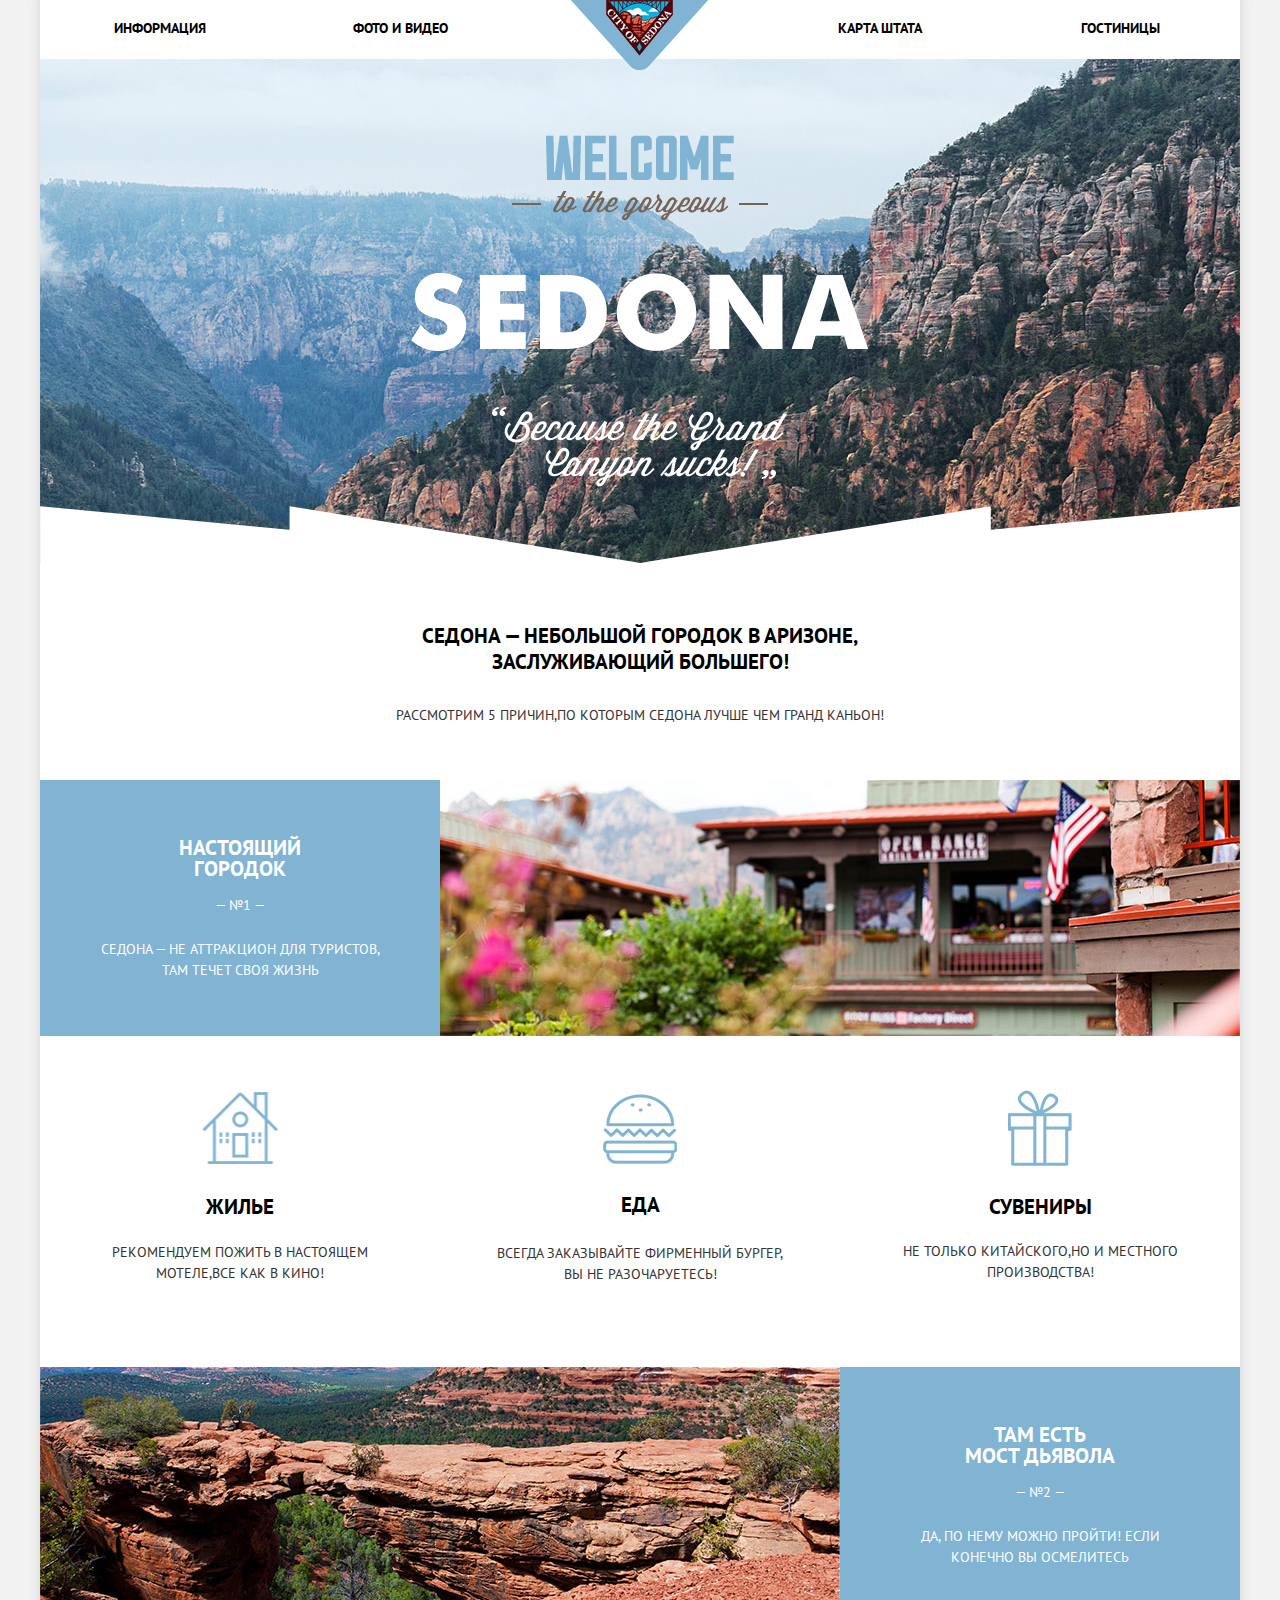
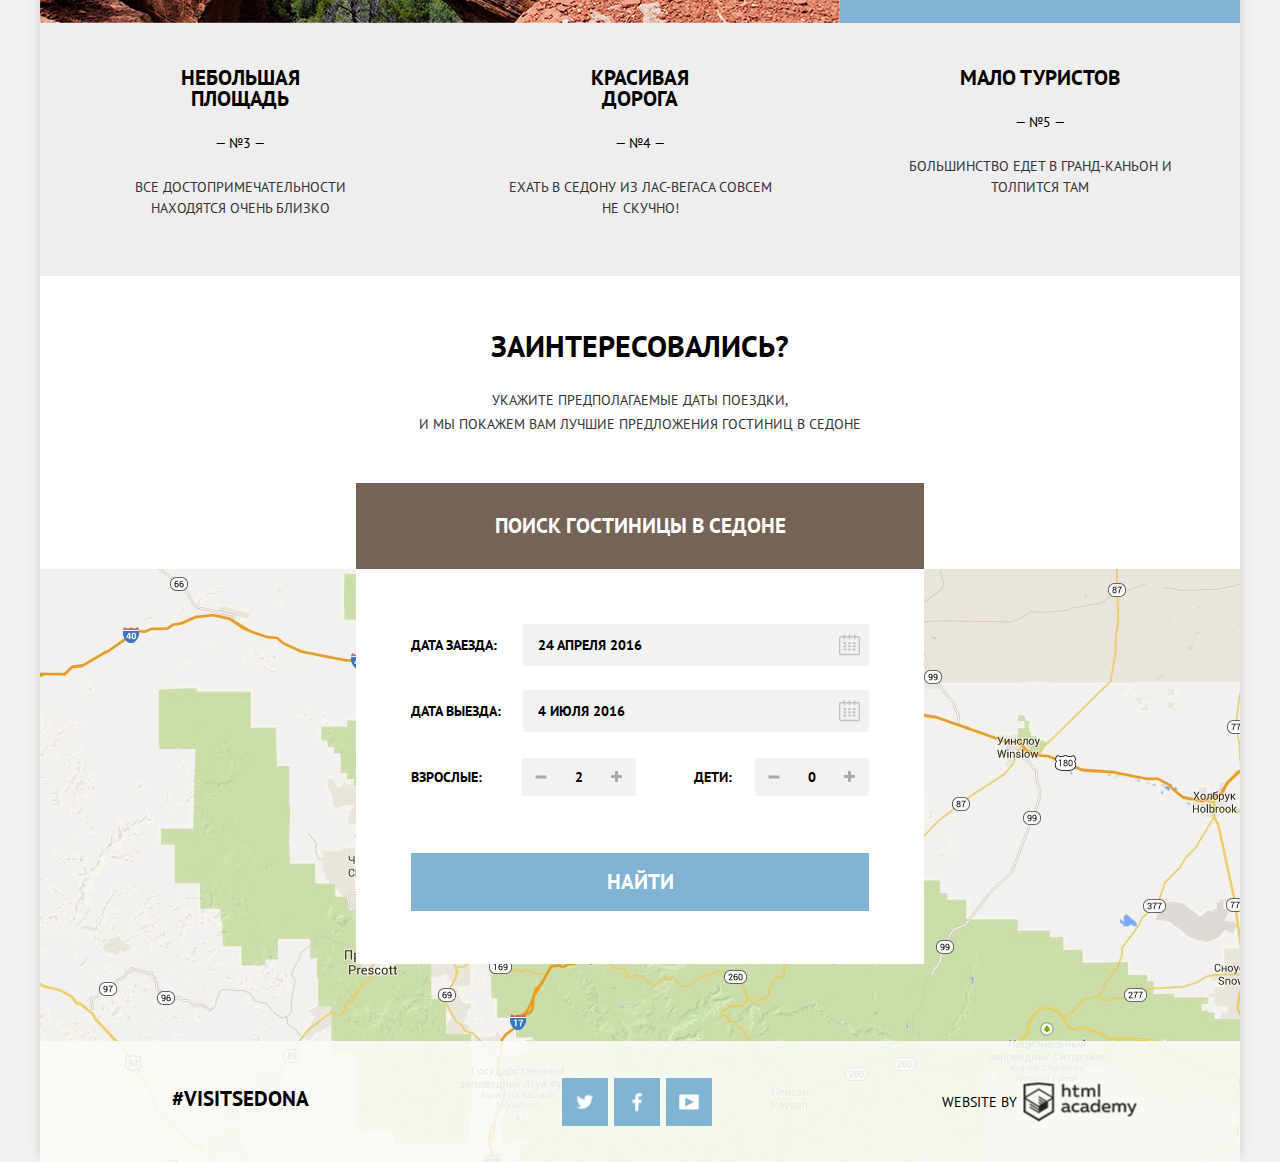
==== commit 700b965b: "дополнительные исправления" ====
--- a/index.html
+++ b/index.html
@@ -73,7 +73,7 @@
               <img src="img/reason-image-2.jpg" alt="picture" width="800" height="256">
             </div>
             <div class="reason">
-              <h2 class="reason-title">Там есть мост дьявола</h2>
+              <h2 class="reason-title">Там есть<br> мост дьявола</h2>
               <div class="reason-number">
                 — №2 —
               </div>
@@ -96,7 +96,7 @@
               <p class="reason-description">Ехать в Седону из Лас-Вегаса совсем не скучно!</p>
             </div>
             <div class="reason">
-              <h2 class="reason-title">Мало<br>туристов</h2>
+              <h2 class="reason-title">Мало туристов</h2>
               <div class="reason-number">
                 — №5 —
               </div>
@@ -160,5 +160,14 @@
           </footer>
         </div>
       </div>
+    <script>
+      var link=document.querySelector(".search-btn");
+      var popup=document.querySelector(".form");
+
+      link.addEventListener("click", function(event){
+        event.preventDefault();
+        popup.classlist.toggle("form-show");
+      })
+    </script>
     </body>
   </html>
--- a/css/style.css
+++ b/css/style.css
@@ -176,6 +176,7 @@
 }
 
 .reason-row--blue {
+  overflow: hidden;
   height: 256px;
   color: #ffffff;
   background-color: #81b3d2;
@@ -185,7 +186,7 @@
   box-sizing: border-box;
   display: inline-block;
   width: 400px;
-  vertical-align: middle;
+  vertical-align: top;
   padding: 40px 48px;
 }
 
@@ -364,6 +365,10 @@
   line-height: 26px;
   font-weight: bold;
   top: 0;
+}
+
+.form-show {
+  display: block;
 }
 
 .form-line {
@@ -547,7 +552,7 @@
   color: #ffffff;
   width: 458px;
   padding: 16px 0;
-  margin-top: 28px;
+  margin-top: 55px;
 }
 
 .btn-find:hover {
@@ -695,6 +700,7 @@
 .range-controls {
   position: relative;
   margin-bottom: 32px;
+  margin-left: 12px;
 }
 
 .range-controls .scale {
@@ -887,6 +893,7 @@
 .hotel-content {
   float: left;
   margin-left: 30px;
+  width: 700px;
 }
 
 .hotels-style {
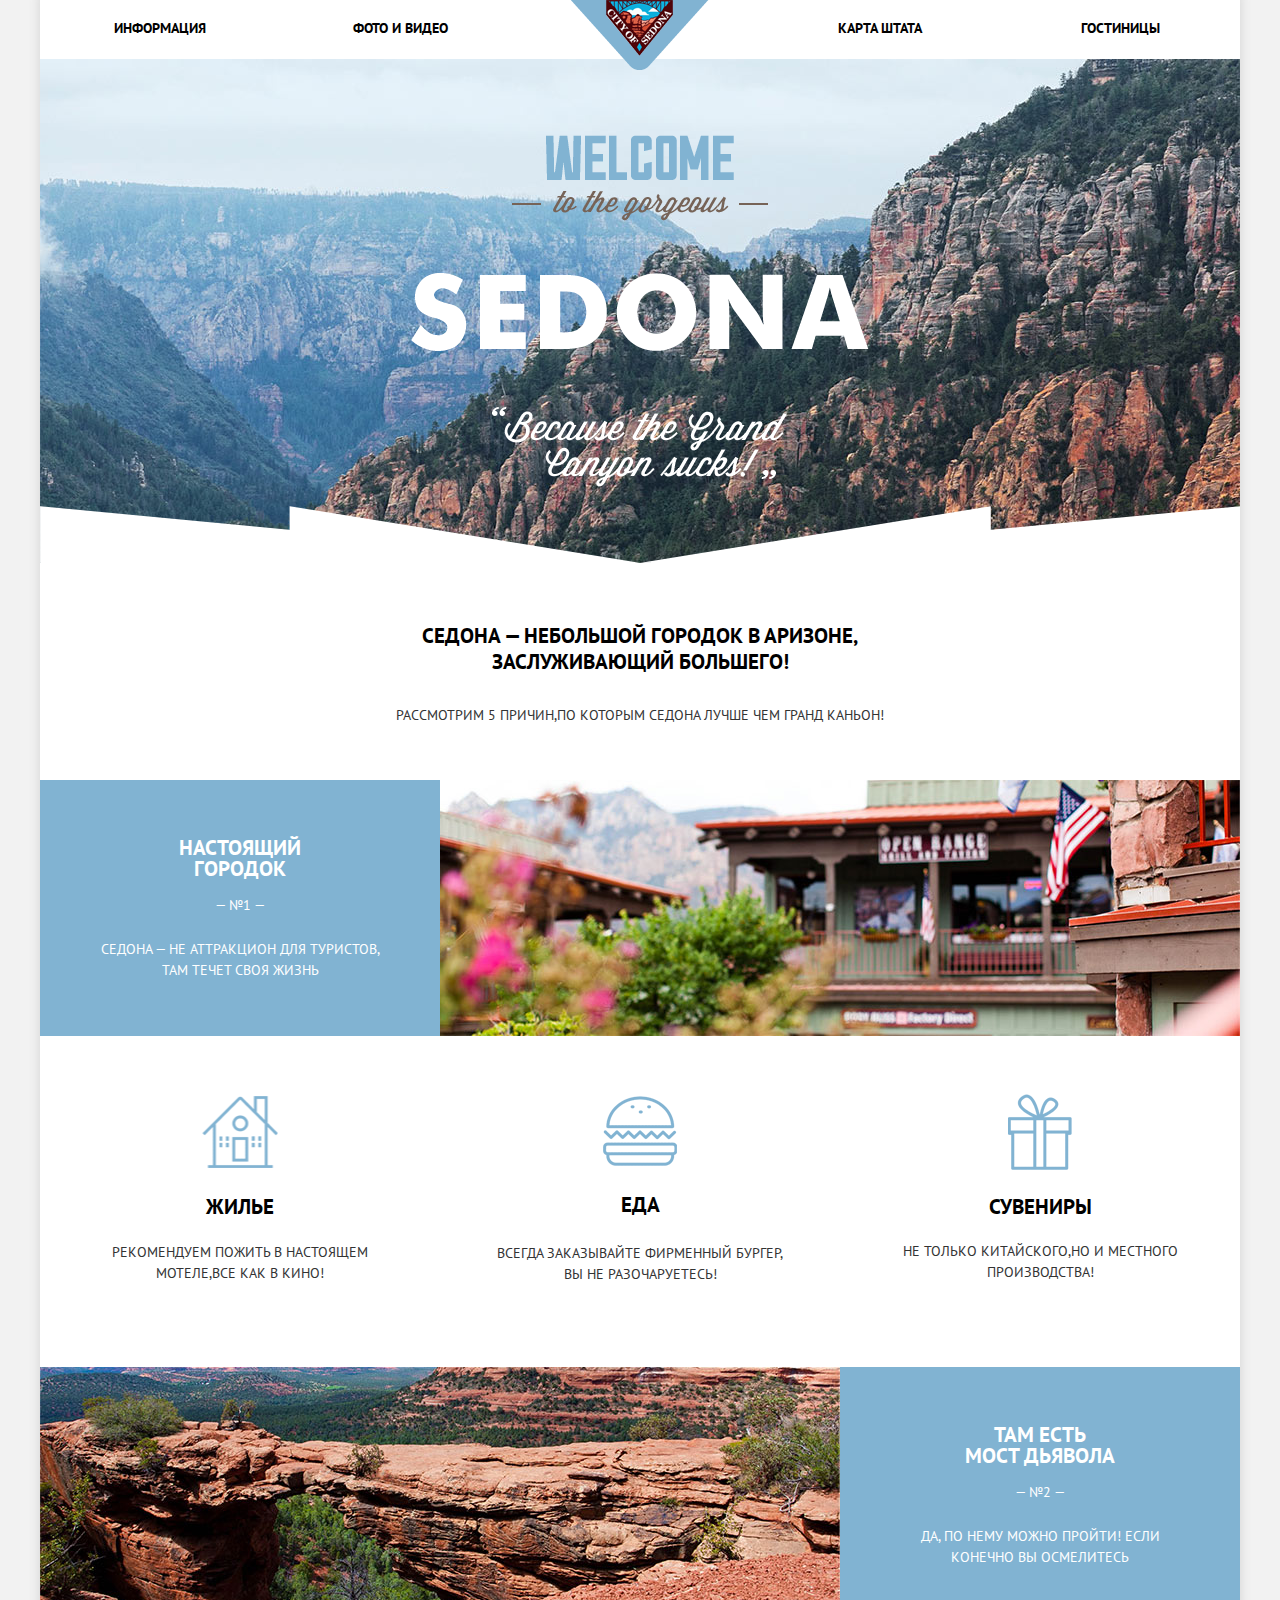
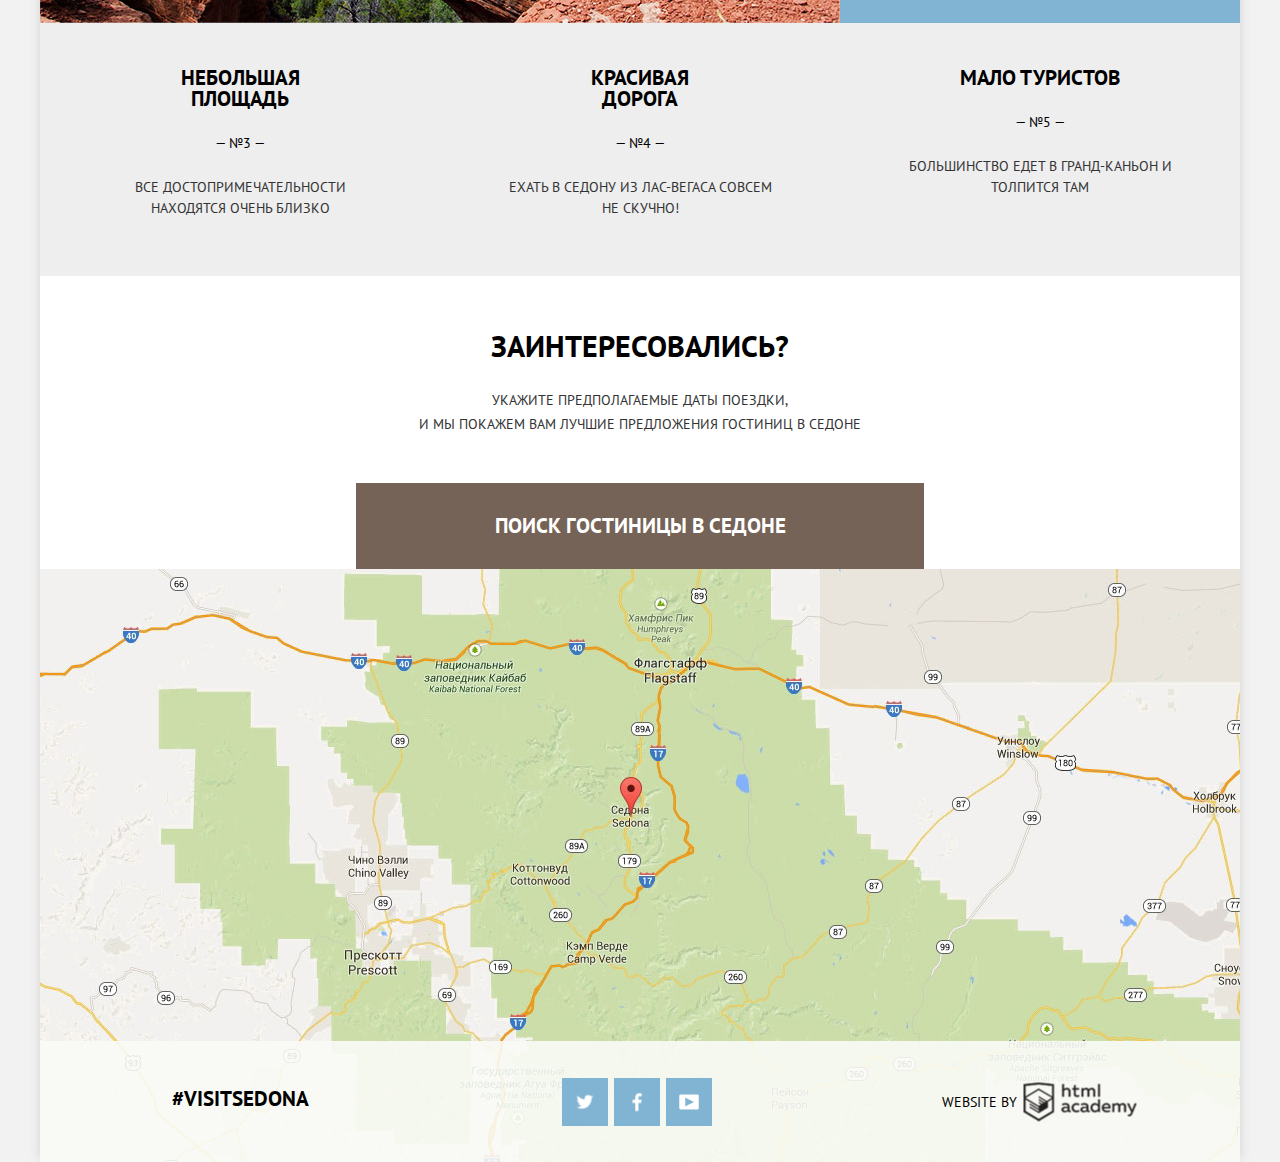
==== commit 691fe9f0: "VSEM PRIVET" ====
--- a/index.html
+++ b/index.html
@@ -32,9 +32,7 @@
       </header>
       <main class="content">
         <div class="promo">
-          <div class="promo-image">
-            <img src="img/promo-image.png" alt="Sedona" width="458" height="352">
-          </div>
+          <img src="img/promo-image.png" alt="Sedona" width="458" height="352">
         </div>
         <article>
           <header class="header-title">
@@ -160,14 +158,6 @@
           </footer>
         </div>
       </div>
-    <script>
-      var link=document.querySelector(".search-btn");
-      var popup=document.querySelector(".form");
-
-      link.addEventListener("click", function(event){
-        event.preventDefault();
-        popup.classlist.toggle("form-show");
-      })
-    </script>
+    <script src="script.js"></script>
     </body>
   </html>
--- a/css/style.css
+++ b/css/style.css
@@ -127,12 +127,12 @@
 
 .promo {
   position: relative;
-  background: url("../img/bg-photo-index.jpg") no-repeat;
+  background: #213442 url("../img/bg-photo-index.jpg") no-repeat;
   height: 428px;
   padding-top: 76px;
 }
 
-.promo-image img {
+.promo img {
   display: block;
   margin: 0 auto;
   width: 458px;
@@ -251,10 +251,9 @@
 .reason-icon--house::before {
   content: "";
   position: absolute;
-  right: 50%;
+  transform: translateX(-50%);
   left: 50%;
-  top: 28%;
-  transform: translate(-50%, -50%);
+  top: 60px;
   width: 75px;
   height: 72px;
   background: url("../img/spritesheet.png") no-repeat;
@@ -274,10 +273,9 @@
 .reason-icon--food::before {
   content: "";
   position: absolute;
-  right: 50%;
   left: 50%;
-  top: 28%;
-  transform: translate(-50%, -50%);
+  top: 60px;
+  transform: translateX(-50%);
   width: 74px;
   height: 70px;
   background: url("../img/spritesheet.png") no-repeat;
@@ -297,10 +295,9 @@
 .reason-icon--souvenirs::before {
   content: "";
   position: absolute;
-  right: 50%;
   left: 50%;
-  top: 28%;
-  transform: translate(-50%, -50%);
+  top: 58px;
+  transform: translateX(-50%);
   width: 64px;
   height: 76px;
   background: url("../img/spritesheet.png") no-repeat;
@@ -344,7 +341,7 @@
 
 .map {
   position: relative;
-  background-image: url("../img/map.jpg");
+  background: #cbdda9 url("../img/map.jpg") no-repeat;
   width: 1200px;
   height: 593px;
 }
@@ -353,6 +350,7 @@
 /* Ф О Р М А*/
 
 .form {
+  display: none;
   box-sizing: border-box;
   position: absolute;
   width: 568px;
@@ -478,9 +476,8 @@
 .minus::before {
   position: absolute;
   content: "";
-  left: 50%;
-  right: 50%;
-  transform: translate(-50%, -50%);
+  top: 17px;
+  left: 15px;
   width: 12px;
   height: 3px;
   background-image: url("../img/spritesheet.png");
@@ -515,9 +512,8 @@
 .plus::before {
   position: absolute;
   content: "";
-  left: 50%;
-  right: 50%;
-  transform: translate(-50%, -50%);
+  left: 15px;
+  top: 13px;
   width: 12px;
   height: 12px;
   background-image: url("../img/spritesheet.png");
@@ -569,8 +565,7 @@
 
 .filters-row {
   height: 177px;
-  background-image: url("../img/filter-background.jpg");
-  background-repeat: no-repeat;
+  background: url("../img/filter-background.jpg") no-repeat;
   padding: 23px 72px;
   color: #ffffff;
   font-weight: bold;
